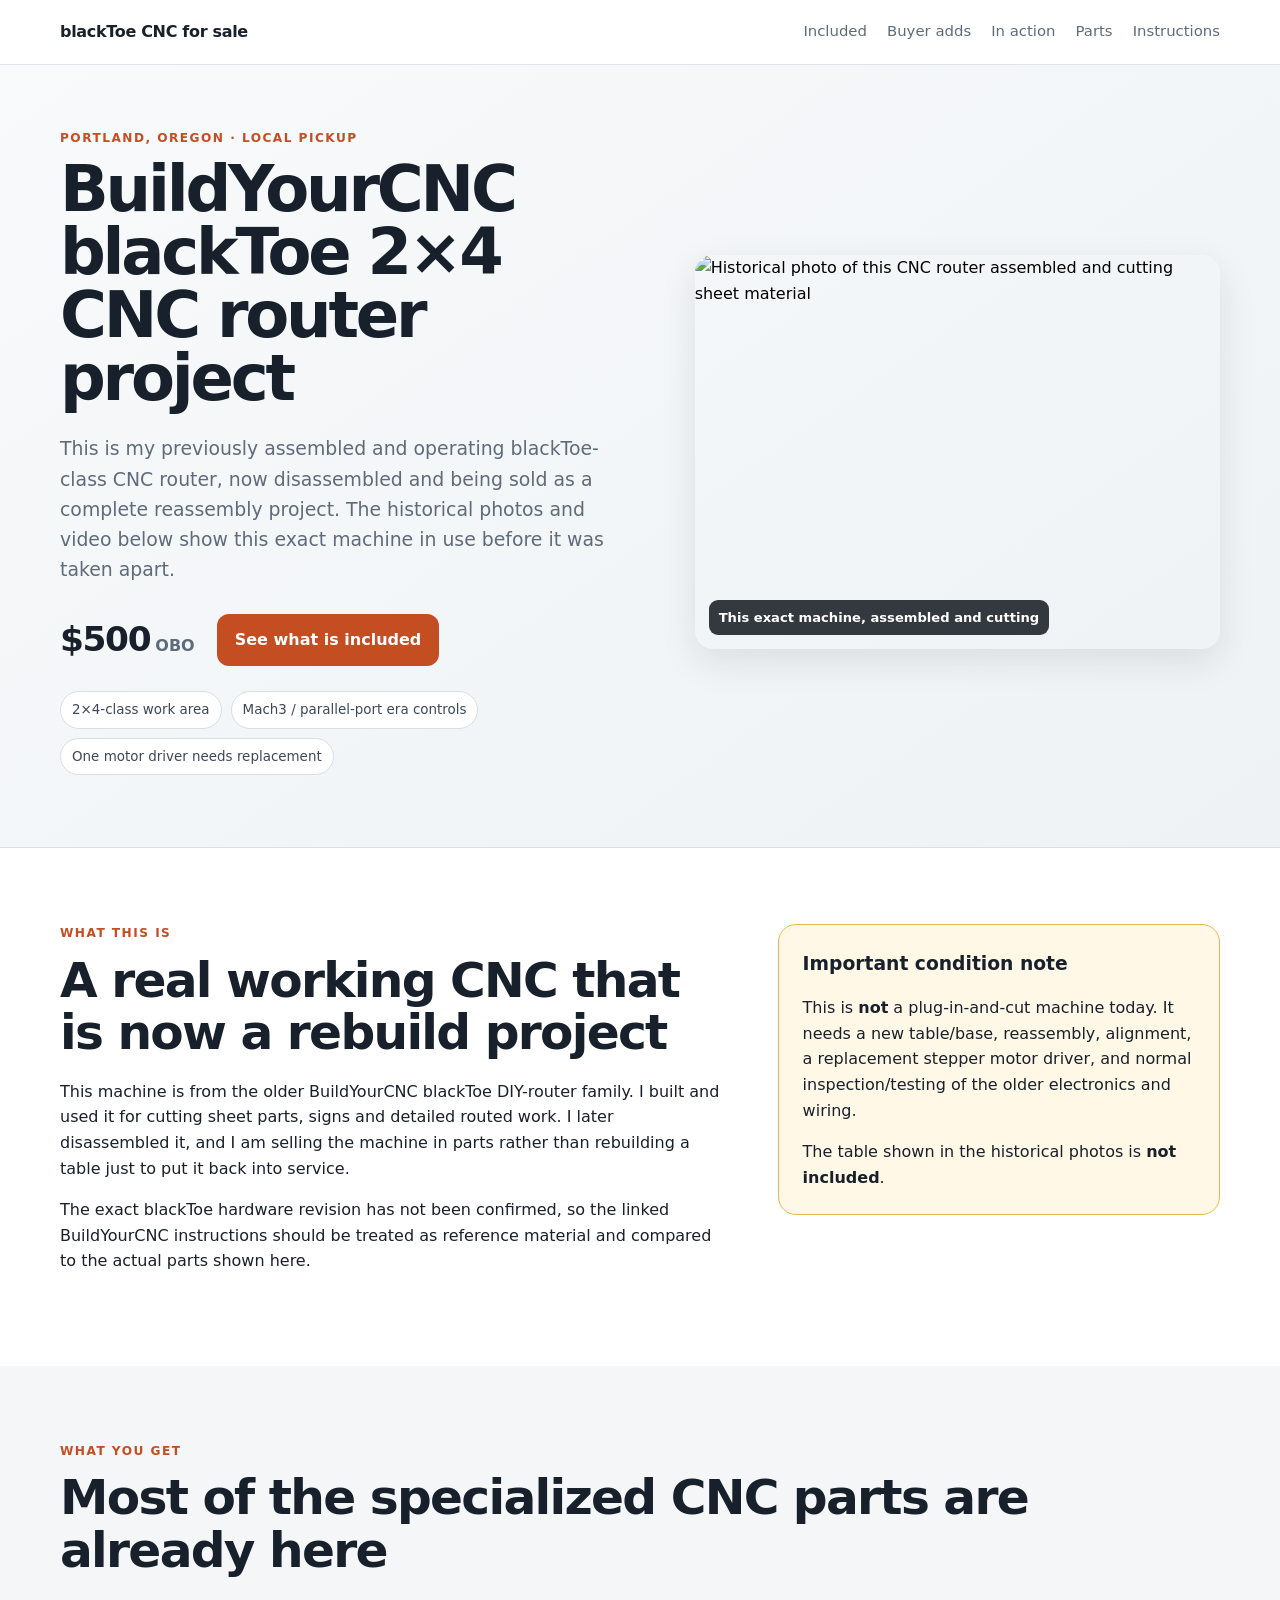
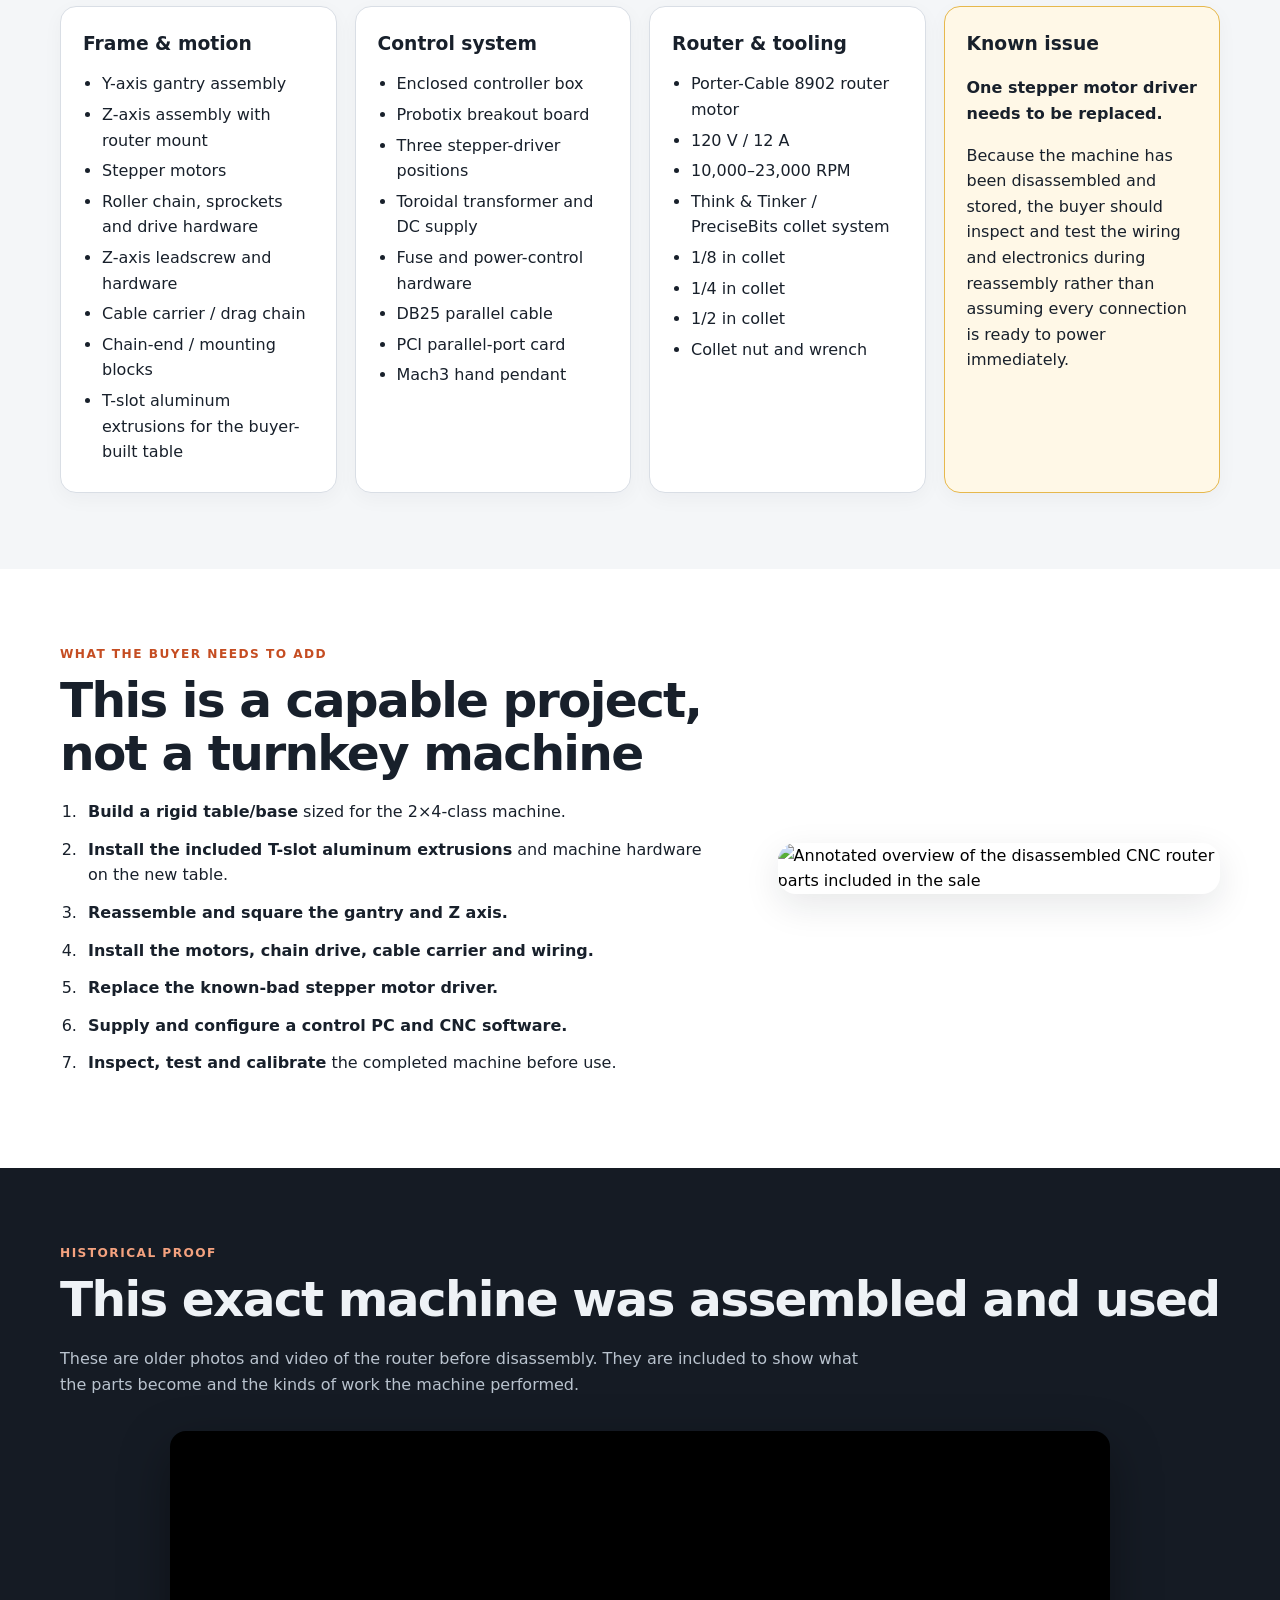
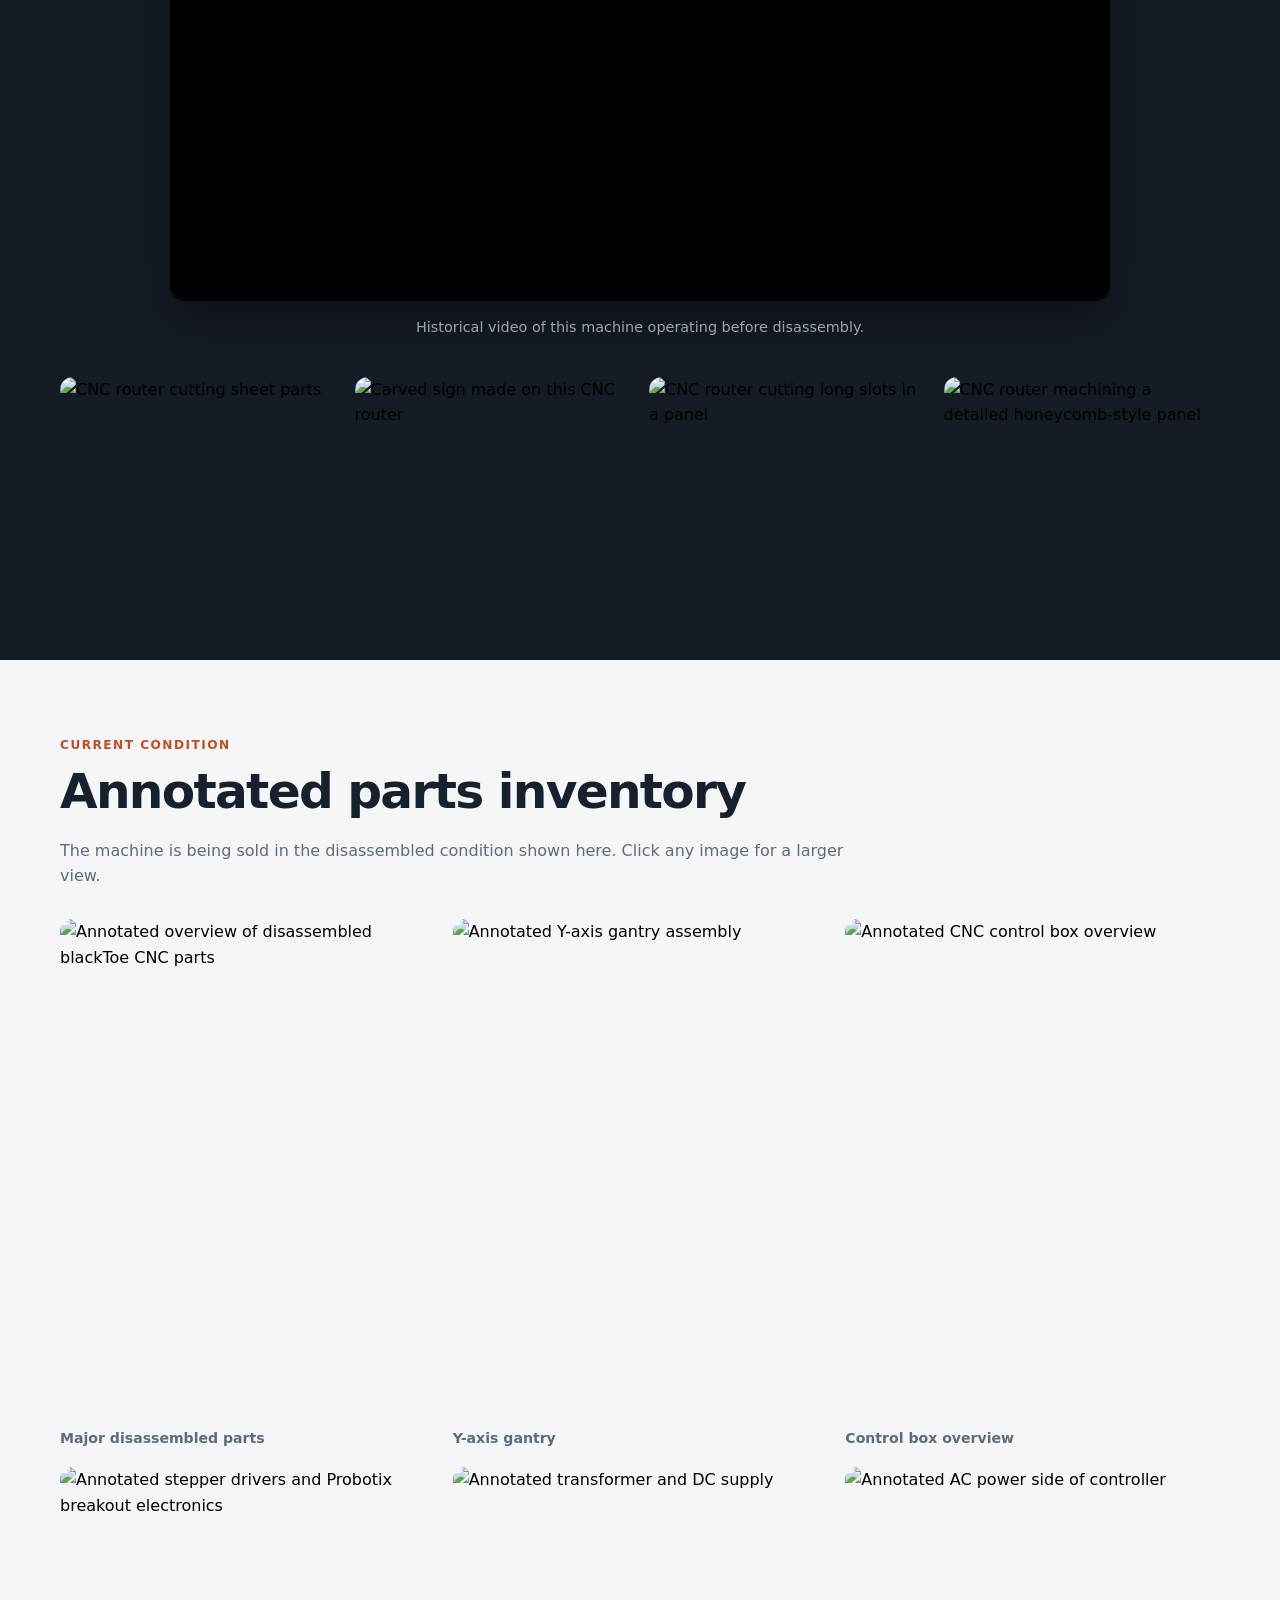
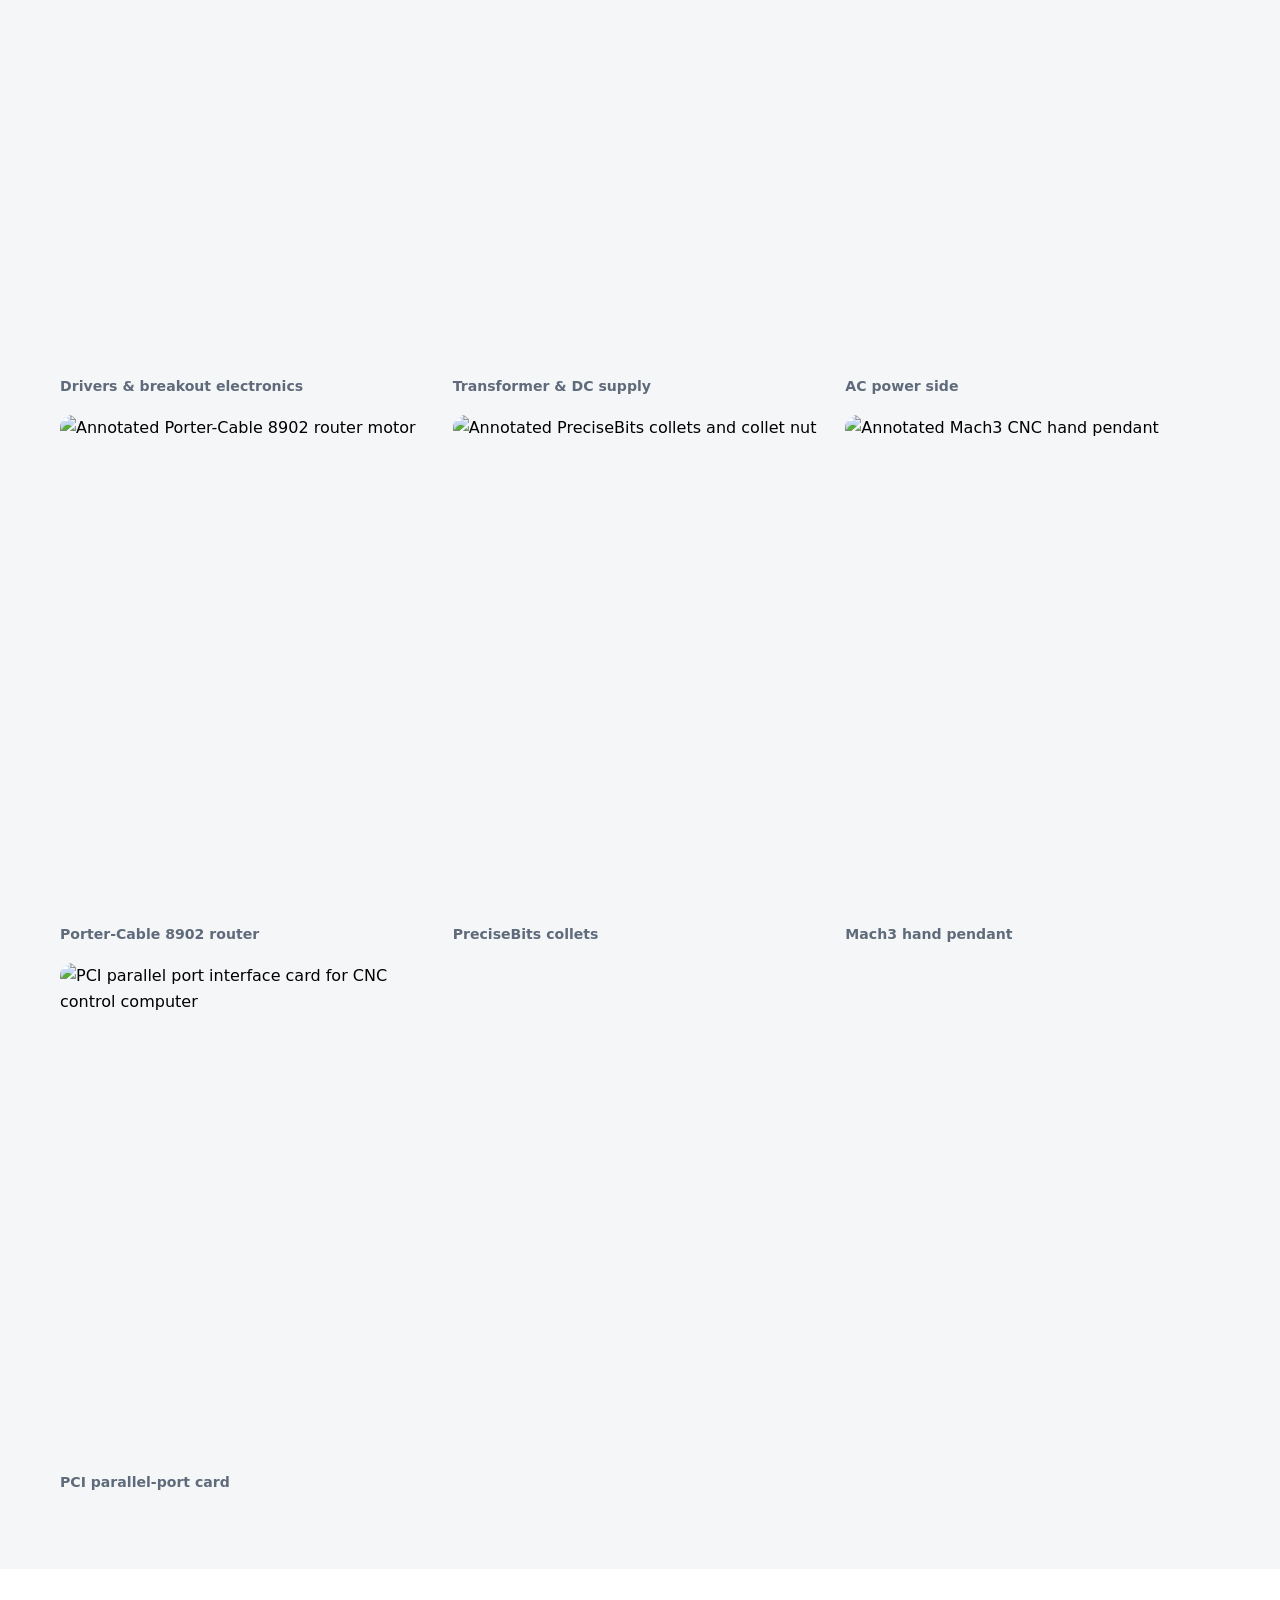
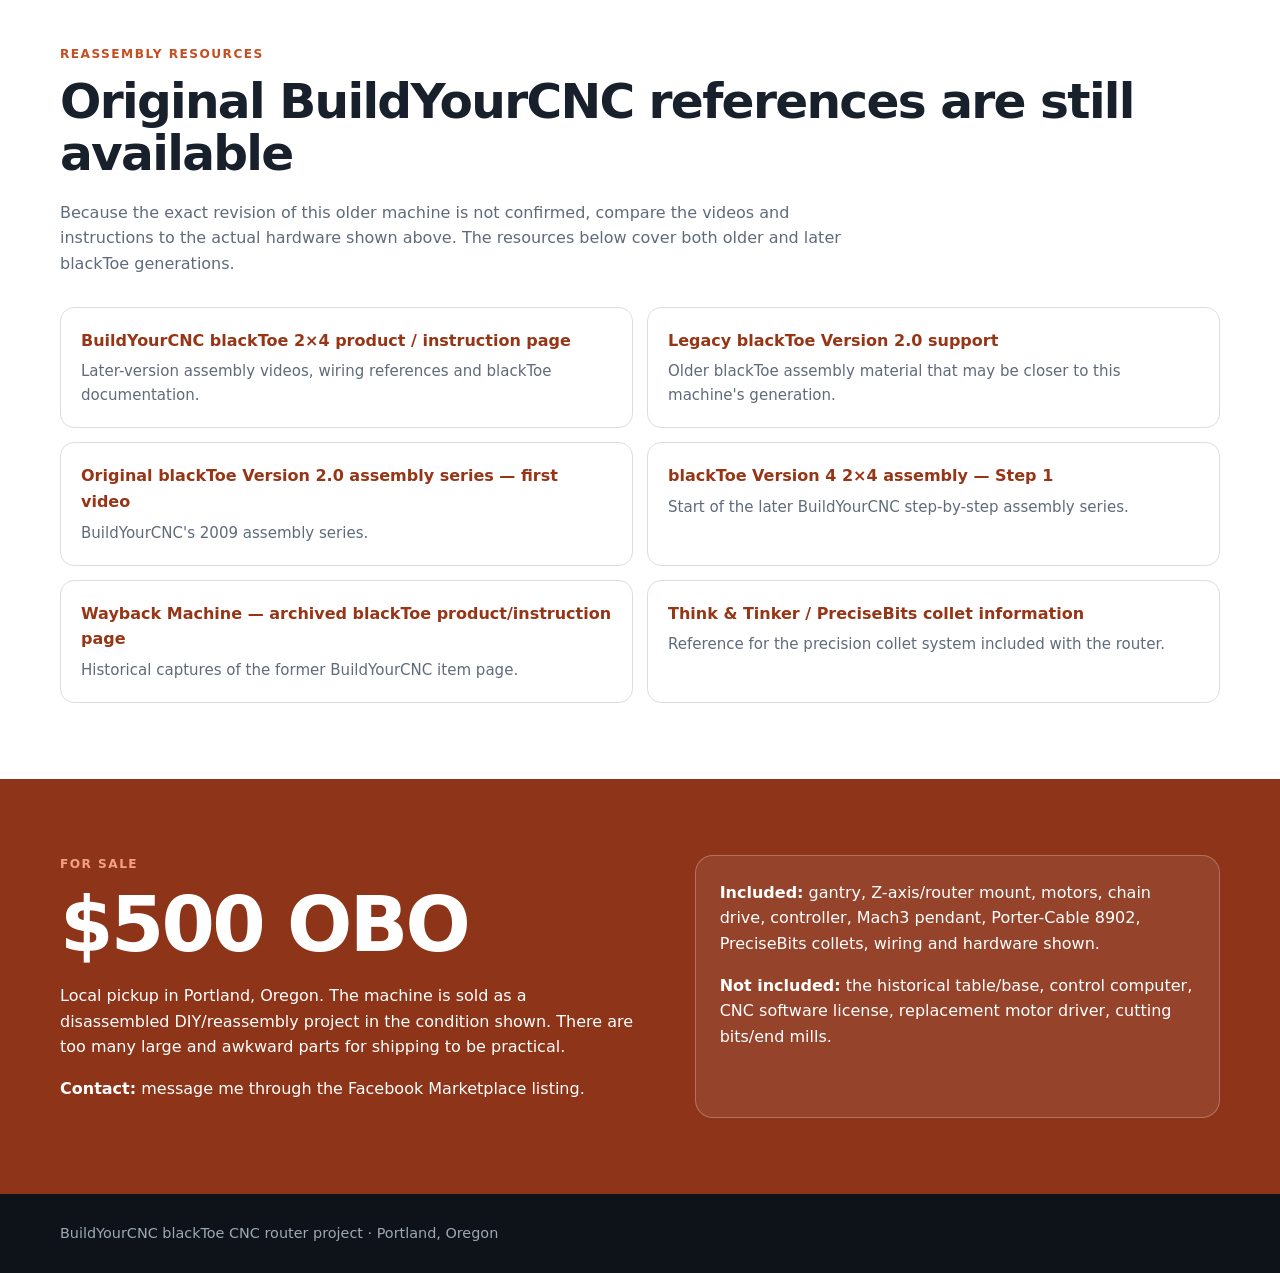
==== public/index.html @ 08591920 "Add blackToe sale page" ====
<!doctype html>
<html lang="en">
<head>
  <meta charset="utf-8">
  <meta name="viewport" content="width=device-width, initial-scale=1">
  <title>BuildYourCNC blackToe 2x4 CNC Router Project — $500 OBO</title>
  <meta name="description" content="BuildYourCNC blackToe 2x4-class CNC router project for sale in Portland, Oregon. Previously assembled and operating; now sold disassembled with gantry, Z-axis, controls, Porter-Cable router, tooling, motors and hardware.">
  <meta property="og:title" content="BuildYourCNC blackToe 2x4 CNC Router Project">
  <meta property="og:description" content="Previously assembled and operating. Sold disassembled as a complete reassembly project. $500 OBO — Portland, Oregon.">
  <meta property="og:type" content="website">
  <meta property="og:image" content="assets/images/working/01-cutting-sheet-parts.webp">
  <meta name="theme-color" content="#1f2937">
  <link rel="stylesheet" href="assets/css/style.css">
</head>
<body>
  <header class="site-header"><div class="wrap nav-wrap"><a class="brand" href="#top">blackToe CNC for sale</a><nav aria-label="Main navigation"><a href="#included">Included</a><a href="#needs">Buyer adds</a><a href="#history">In action</a><a href="#inventory">Parts</a><a href="#resources">Instructions</a></nav></div></header>
  <main id="top">
    <section class="hero"><div class="wrap hero-grid"><div class="hero-copy"><p class="eyebrow">Portland, Oregon · Local pickup</p><h1>BuildYourCNC blackToe 2×4 CNC router project</h1><p class="lede">This is my previously assembled and operating blackToe-class CNC router, now disassembled and being sold as a complete reassembly project. The historical photos and video below show this exact machine in use before it was taken apart.</p><div class="price-row"><div><span class="price">$500</span> <span class="obo">OBO</span></div><a class="button" href="#included">See what is included</a></div><div class="facts"><span>2×4-class work area</span><span>Mach3 / parallel-port era controls</span><span>One motor driver needs replacement</span></div></div><button class="hero-image gallery-trigger" type="button" data-full="assets/images/working/01-cutting-sheet-parts.webp" aria-label="Open larger view of CNC router cutting parts"><img src="assets/images/working/01-cutting-sheet-parts.webp" alt="Historical photo of this CNC router assembled and cutting sheet material"><span class="image-note">This exact machine, assembled and cutting</span></button></div></section>
    <section class="section intro"><div class="wrap two-col"><div><p class="section-kicker">What this is</p><h2>A real working CNC that is now a rebuild project</h2><p>This machine is from the older BuildYourCNC blackToe DIY-router family. I built and used it for cutting sheet parts, signs and detailed routed work. I later disassembled it, and I am selling the machine in parts rather than rebuilding a table just to put it back into service.</p><p>The exact blackToe hardware revision has not been confirmed, so the linked BuildYourCNC instructions should be treated as reference material and compared to the actual parts shown here.</p></div><div class="notice"><h3>Important condition note</h3><p>This is <strong>not</strong> a plug-in-and-cut machine today. It needs a new table/base, reassembly, alignment, a replacement stepper motor driver, and normal inspection/testing of the older electronics and wiring.</p><p>The table shown in the historical photos is <strong>not included</strong>.</p></div></div></section>
    <section id="included" class="section alt"><div class="wrap"><p class="section-kicker">What you get</p><h2>Most of the specialized CNC parts are already here</h2><div class="cards four"><article class="card"><h3>Frame & motion</h3><ul><li>Y-axis gantry assembly</li><li>Z-axis assembly with router mount</li><li>Stepper motors</li><li>Roller chain, sprockets and drive hardware</li><li>Z-axis leadscrew and hardware</li><li>Cable carrier / drag chain</li><li>Chain-end / mounting blocks</li><li>T-slot aluminum extrusions for the buyer-built table</li></ul></article><article class="card"><h3>Control system</h3><ul><li>Enclosed controller box</li><li>Probotix breakout board</li><li>Three stepper-driver positions</li><li>Toroidal transformer and DC supply</li><li>Fuse and power-control hardware</li><li>DB25 parallel cable</li><li>PCI parallel-port card</li><li>Mach3 hand pendant</li></ul></article><article class="card"><h3>Router & tooling</h3><ul><li>Porter-Cable 8902 router motor</li><li>120 V / 12 A</li><li>10,000–23,000 RPM</li><li>Think & Tinker / PreciseBits collet system</li><li>1/8 in collet</li><li>1/4 in collet</li><li>1/2 in collet</li><li>Collet nut and wrench</li></ul></article><article class="card warning-card"><h3>Known issue</h3><p><strong>One stepper motor driver needs to be replaced.</strong></p><p>Because the machine has been disassembled and stored, the buyer should inspect and test the wiring and electronics during reassembly rather than assuming every connection is ready to power immediately.</p></article></div></div></section>
    <section id="needs" class="section"><div class="wrap two-col needs-grid"><div><p class="section-kicker">What the buyer needs to add</p><h2>This is a capable project, not a turnkey machine</h2><ol class="steps"><li><strong>Build a rigid table/base</strong> sized for the 2×4-class machine.</li><li><strong>Install the included T-slot aluminum extrusions</strong> and machine hardware on the new table.</li><li><strong>Reassemble and square the gantry and Z axis.</strong></li><li><strong>Install the motors, chain drive, cable carrier and wiring.</strong></li><li><strong>Replace the known-bad stepper motor driver.</strong></li><li><strong>Supply and configure a control PC and CNC software.</strong></li><li><strong>Inspect, test and calibrate</strong> the completed machine before use.</li></ol></div><button class="feature-image gallery-trigger" type="button" data-full="assets/images/annotated/05-disassembled-parts-overview.webp" aria-label="Open larger annotated view of parts included"><img loading="lazy" src="assets/images/annotated/05-disassembled-parts-overview.webp" alt="Annotated overview of the disassembled CNC router parts included in the sale"></button></div></section>
    <section id="history" class="section dark"><div class="wrap"><p class="section-kicker light">Historical proof</p><h2>This exact machine was assembled and used</h2><p class="dark-lede">These are older photos and video of the router before disassembly. They are included to show what the parts become and the kinds of work the machine performed.</p><div class="video-wrap"><video controls preload="metadata" poster="assets/video/blacktoe-poster.jpg"><source src="assets/video/blacktoe-in-action.mp4" type="video/mp4">Your browser does not support embedded video.</video><p class="caption">Historical video of this machine operating before disassembly.</p></div><div class="photo-grid working-grid"><button class="gallery-trigger" type="button" data-full="assets/images/working/01-cutting-sheet-parts.webp"><img loading="lazy" src="assets/images/working/01-cutting-sheet-parts.webp" alt="CNC router cutting sheet parts"></button><button class="gallery-trigger" type="button" data-full="assets/images/working/02-carved-sign.webp"><img loading="lazy" src="assets/images/working/02-carved-sign.webp" alt="Carved sign made on this CNC router"></button><button class="gallery-trigger" type="button" data-full="assets/images/working/03-cutting-panel-edited.webp"><img loading="lazy" src="assets/images/working/03-cutting-panel-edited.webp" alt="CNC router cutting long slots in a panel"></button><button class="gallery-trigger" type="button" data-full="assets/images/working/05-cutting-honeycomb-panel.webp"><img loading="lazy" src="assets/images/working/05-cutting-honeycomb-panel.webp" alt="CNC router machining a detailed honeycomb-style panel"></button></div></div></section>
    <section id="inventory" class="section alt"><div class="wrap"><p class="section-kicker">Current condition</p><h2>Annotated parts inventory</h2><p class="section-intro">The machine is being sold in the disassembled condition shown here. Click any image for a larger view.</p><div class="photo-grid annotated-grid"><figure><button class="gallery-trigger" type="button" data-full="assets/images/annotated/05-disassembled-parts-overview.webp"><img loading="lazy" src="assets/images/annotated/05-disassembled-parts-overview.webp" alt="Annotated overview of disassembled blackToe CNC parts"></button><figcaption>Major disassembled parts</figcaption></figure><figure><button class="gallery-trigger" type="button" data-full="assets/images/annotated/06-y-axis-gantry.webp"><img loading="lazy" src="assets/images/annotated/06-y-axis-gantry.webp" alt="Annotated Y-axis gantry assembly"></button><figcaption>Y-axis gantry</figcaption></figure><figure><button class="gallery-trigger" type="button" data-full="assets/images/annotated/01-control-box-overview.webp"><img loading="lazy" src="assets/images/annotated/01-control-box-overview.webp" alt="Annotated CNC control box overview"></button><figcaption>Control box overview</figcaption></figure><figure><button class="gallery-trigger" type="button" data-full="assets/images/annotated/02-driver-and-breakout-electronics.webp"><img loading="lazy" src="assets/images/annotated/02-driver-and-breakout-electronics.webp" alt="Annotated stepper drivers and Probotix breakout electronics"></button><figcaption>Drivers & breakout electronics</figcaption></figure><figure><button class="gallery-trigger" type="button" data-full="assets/images/annotated/04-transformer-and-dc-supply.webp"><img loading="lazy" src="assets/images/annotated/04-transformer-and-dc-supply.webp" alt="Annotated transformer and DC supply"></button><figcaption>Transformer & DC supply</figcaption></figure><figure><button class="gallery-trigger" type="button" data-full="assets/images/annotated/03-ac-power-side.webp"><img loading="lazy" src="assets/images/annotated/03-ac-power-side.webp" alt="Annotated AC power side of controller"></button><figcaption>AC power side</figcaption></figure><figure><button class="gallery-trigger" type="button" data-full="assets/images/annotated/07-porter-cable-8902-router.webp"><img loading="lazy" src="assets/images/annotated/07-porter-cable-8902-router.webp" alt="Annotated Porter-Cable 8902 router motor"></button><figcaption>Porter-Cable 8902 router</figcaption></figure><figure><button class="gallery-trigger" type="button" data-full="assets/images/annotated/08-precisebits-collets.webp"><img loading="lazy" src="assets/images/annotated/08-precisebits-collets.webp" alt="Annotated PreciseBits collets and collet nut"></button><figcaption>PreciseBits collets</figcaption></figure><figure><button class="gallery-trigger" type="button" data-full="assets/images/annotated/10-mach3-hand-pendant.webp"><img loading="lazy" src="assets/images/annotated/10-mach3-hand-pendant.webp" alt="Annotated Mach3 CNC hand pendant"></button><figcaption>Mach3 hand pendant</figcaption></figure><figure><button class="gallery-trigger" type="button" data-full="assets/images/annotated/09-pci-parallel-port-card.webp"><img loading="lazy" src="assets/images/annotated/09-pci-parallel-port-card.webp" alt="PCI parallel port interface card for CNC control computer"></button><figcaption>PCI parallel-port card</figcaption></figure></div></div></section>
    <section id="resources" class="section"><div class="wrap"><p class="section-kicker">Reassembly resources</p><h2>Original BuildYourCNC references are still available</h2><p class="section-intro">Because the exact revision of this older machine is not confirmed, compare the videos and instructions to the actual hardware shown above. The resources below cover both older and later blackToe generations.</p><div class="resource-list"><a class="resource" href="https://buildyourcnc.com/products/cnc-machine-blacktoe-v4-2x4-milling" target="_blank" rel="noopener"><strong>BuildYourCNC blackToe 2×4 product / instruction page</strong><span>Later-version assembly videos, wiring references and blackToe documentation.</span></a><a class="resource" href="https://buildyourcnc.com/en-eu/products/cnc-depreciated-machine-v2-0" target="_blank" rel="noopener"><strong>Legacy blackToe Version 2.0 support</strong><span>Older blackToe assembly material that may be closer to this machine's generation.</span></a><a class="resource" href="https://www.youtube.com/watch?v=mGugz9NKz6E" target="_blank" rel="noopener"><strong>Original blackToe Version 2.0 assembly series — first video</strong><span>BuildYourCNC's 2009 assembly series.</span></a><a class="resource" href="https://www.youtube.com/watch?v=RxA79KweN0Q" target="_blank" rel="noopener"><strong>blackToe Version 4 2×4 assembly — Step 1</strong><span>Start of the later BuildYourCNC step-by-step assembly series.</span></a><a class="resource" href="https://web.archive.org/web/*/https://buildyourcnc.com/item/cnc-machine-blacktoe-v4-2x4" target="_blank" rel="noopener"><strong>Wayback Machine — archived blackToe product/instruction page</strong><span>Historical captures of the former BuildYourCNC item page.</span></a><a class="resource" href="https://www.precisebits.com/gateways/ColletsNutsHome.htm" target="_blank" rel="noopener"><strong>Think & Tinker / PreciseBits collet information</strong><span>Reference for the precision collet system included with the router.</span></a></div></div></section>
    <section id="contact" class="section sale-section"><div class="wrap sale-box"><div><p class="section-kicker light">For sale</p><h2>$500 OBO</h2><p>Local pickup in Portland, Oregon. The machine is sold as a disassembled DIY/reassembly project in the condition shown. There are too many large and awkward parts for shipping to be practical.</p><p><strong>Contact:</strong> message me through the Facebook Marketplace listing.</p></div><div class="sale-summary"><p><strong>Included:</strong> gantry, Z-axis/router mount, motors, chain drive, controller, Mach3 pendant, Porter-Cable 8902, PreciseBits collets, wiring and hardware shown.</p><p><strong>Not included:</strong> the historical table/base, control computer, CNC software license, replacement motor driver, cutting bits/end mills.</p></div></div></section>
  </main>
  <footer><div class="wrap">BuildYourCNC blackToe CNC router project · Portland, Oregon</div></footer>
  <dialog id="lightbox" class="lightbox"><button type="button" class="lightbox-close" aria-label="Close image">×</button><img id="lightbox-image" alt="Expanded gallery image"></dialog>
  <script src="assets/js/site.js"></script>
</body>
</html>
---- public/assets/css/style.css ----
:root {
  --ink: #18202b;
  --muted: #5f6b7a;
  --line: #d9dee5;
  --paper: #ffffff;
  --soft: #f4f6f8;
  --dark: #151b24;
  --accent: #c54d22;
  --accent-dark: #963616;
  --warn-bg: #fff8e7;
  --warn-border: #e6b84d;
  --radius: 18px;
  --shadow: 0 12px 36px rgba(20, 30, 44, .10);
}

* { box-sizing: border-box; }
html { scroll-behavior: smooth; }
body {
  margin: 0;
  font-family: Inter, ui-sans-serif, system-ui, -apple-system, BlinkMacSystemFont, "Segoe UI", sans-serif;
  color: var(--ink);
  background: var(--paper);
  line-height: 1.6;
}
img, video { display: block; max-width: 100%; }
a { color: inherit; }
button { font: inherit; }
.wrap { width: min(1160px, calc(100% - 40px)); margin: 0 auto; }

.site-header {
  position: sticky;
  top: 0;
  z-index: 20;
  background: rgba(255,255,255,.93);
  backdrop-filter: blur(12px);
  border-bottom: 1px solid rgba(217,222,229,.8);
}
.nav-wrap { min-height: 64px; display: flex; align-items: center; justify-content: space-between; gap: 24px; }
.brand { font-weight: 800; text-decoration: none; letter-spacing: -.02em; }
nav { display: flex; gap: 20px; font-size: .93rem; color: var(--muted); }
nav a { text-decoration: none; }
nav a:hover { color: var(--accent); }

.hero { padding: 64px 0 72px; background: linear-gradient(145deg, #f8fafb 0%, #eef2f4 100%); border-bottom: 1px solid var(--line); }
.hero-grid { display: grid; grid-template-columns: 1.05fr .95fr; gap: 54px; align-items: center; }
.eyebrow, .section-kicker { margin: 0 0 10px; text-transform: uppercase; letter-spacing: .12em; font-weight: 800; font-size: .76rem; color: var(--accent); }
h1 { font-size: clamp(2.4rem, 5vw, 4.9rem); line-height: .98; letter-spacing: -.05em; margin: 0 0 24px; }
h2 { font-size: clamp(1.9rem, 3.8vw, 3.25rem); line-height: 1.08; letter-spacing: -.035em; margin: 0 0 20px; }
h3 { margin: 0 0 12px; font-size: 1.17rem; }
.lede { font-size: 1.18rem; color: var(--muted); max-width: 720px; }
.price-row { margin-top: 28px; display: flex; align-items: center; gap: 22px; flex-wrap: wrap; }
.price { font-size: 2.15rem; font-weight: 900; letter-spacing: -.04em; }
.obo { font-weight: 800; color: var(--muted); }
.button { display: inline-block; text-decoration: none; background: var(--accent); color: white; padding: 13px 18px; border-radius: 12px; font-weight: 800; }
.button:hover { background: var(--accent-dark); }
.facts { display: flex; gap: 9px; flex-wrap: wrap; margin-top: 24px; }
.facts span { background: white; border: 1px solid var(--line); border-radius: 999px; padding: 7px 11px; font-size: .84rem; color: #3d4856; }
.hero-image, .feature-image, .gallery-trigger { border: 0; padding: 0; background: none; cursor: zoom-in; text-align: left; }
.hero-image { border-radius: var(--radius); overflow: hidden; box-shadow: var(--shadow); position: relative; }
.hero-image img { width: 100%; aspect-ratio: 4 / 3; object-fit: cover; }
.image-note { position: absolute; left: 14px; bottom: 14px; padding: 7px 10px; background: rgba(16,22,29,.84); color: white; border-radius: 9px; font-size: .82rem; font-weight: 700; }

.section { padding: 76px 0; }
.section.alt { background: var(--soft); }
.section.dark { background: var(--dark); color: #eef2f6; }
.section-kicker.light { color: #f4a27f; }
.section-intro, .dark-lede { max-width: 800px; color: var(--muted); margin-bottom: 30px; }
.dark-lede { color: #b9c3ce; }
.two-col { display: grid; grid-template-columns: 1.2fr .8fr; gap: 54px; align-items: start; }
.notice { padding: 24px; background: var(--warn-bg); border: 1px solid var(--warn-border); border-radius: var(--radius); }
.notice p:last-child { margin-bottom: 0; }

.cards { display: grid; gap: 18px; margin-top: 30px; }
.cards.four { grid-template-columns: repeat(4, 1fr); }
.card { background: white; border: 1px solid var(--line); border-radius: 16px; padding: 22px; box-shadow: 0 6px 20px rgba(20,30,44,.04); }
.card ul { margin: 0; padding-left: 19px; }
.card li { margin: 5px 0; }
.warning-card { background: var(--warn-bg); border-color: var(--warn-border); }

.needs-grid { align-items: center; }
.steps { padding-left: 22px; }
.steps li { margin: 12px 0; padding-left: 6px; }
.feature-image { overflow: hidden; border-radius: var(--radius); box-shadow: var(--shadow); }
.feature-image img { width: 100%; }

.video-wrap { width: min(940px, 100%); margin: 34px auto 38px; }
.video-wrap video { width: 100%; border-radius: 16px; background: #000; box-shadow: 0 18px 50px rgba(0,0,0,.35); }
.caption { color: #9ba7b4; font-size: .9rem; text-align: center; }
.photo-grid { display: grid; gap: 18px; }
.working-grid { grid-template-columns: repeat(4, 1fr); }
.working-grid button, .annotated-grid button { overflow: hidden; border-radius: 13px; width: 100%; }
.working-grid img { width: 100%; aspect-ratio: 4 / 3; object-fit: cover; transition: transform .18s ease; }
.working-grid button:hover img, .annotated-grid button:hover img { transform: scale(1.02); }
.annotated-grid { grid-template-columns: repeat(3, 1fr); }
.annotated-grid figure { margin: 0; }
.annotated-grid img { width: 100%; aspect-ratio: 3 / 4; object-fit: cover; transition: transform .18s ease; }
figcaption { margin-top: 8px; font-size: .88rem; color: var(--muted); font-weight: 700; }

.resource-list { display: grid; grid-template-columns: repeat(2, 1fr); gap: 14px; }
.resource { display: flex; flex-direction: column; gap: 6px; padding: 20px; border: 1px solid var(--line); border-radius: 14px; text-decoration: none; background: white; }
.resource strong { color: var(--accent-dark); }
.resource span { color: var(--muted); font-size: .94rem; }
.resource:hover { border-color: #b9c1cb; box-shadow: 0 8px 24px rgba(20,30,44,.06); }

.sale-section { background: #8d3419; color: white; }
.sale-box { display: grid; grid-template-columns: 1.05fr .95fr; gap: 54px; }
.sale-section h2 { font-size: clamp(3rem, 6vw, 5rem); margin-bottom: 12px; }
.sale-summary { padding: 24px; border: 1px solid rgba(255,255,255,.25); border-radius: var(--radius); background: rgba(255,255,255,.08); }
.sale-summary p:first-child { margin-top: 0; }
.sale-summary p:last-child { margin-bottom: 0; }
footer { padding: 28px 0; background: #0e131a; color: #9da8b4; font-size: .9rem; }

.lightbox { width: min(96vw, 1200px); max-height: 94vh; border: 0; padding: 0; background: transparent; overflow: visible; }
.lightbox::backdrop { background: rgba(0,0,0,.88); }
.lightbox img { max-width: 96vw; max-height: 90vh; margin: auto; border-radius: 10px; object-fit: contain; }
.lightbox-close { position: fixed; right: 22px; top: 14px; width: 44px; height: 44px; border: 0; border-radius: 999px; font-size: 2rem; line-height: 1; color: white; background: rgba(0,0,0,.65); cursor: pointer; }

@media (max-width: 980px) {
  .hero-grid, .two-col, .sale-box { grid-template-columns: 1fr; }
  .cards.four { grid-template-columns: repeat(2, 1fr); }
  .working-grid { grid-template-columns: repeat(2, 1fr); }
  .annotated-grid { grid-template-columns: repeat(2, 1fr); }
  .resource-list { grid-template-columns: 1fr; }
}

@media (max-width: 680px) {
  .wrap { width: min(100% - 28px, 1160px); }
  .site-header nav { display: none; }
  .hero { padding-top: 40px; }
  .section { padding: 58px 0; }
  .cards.four, .working-grid, .annotated-grid { grid-template-columns: 1fr; }
  .price-row { align-items: flex-start; flex-direction: column; }
}
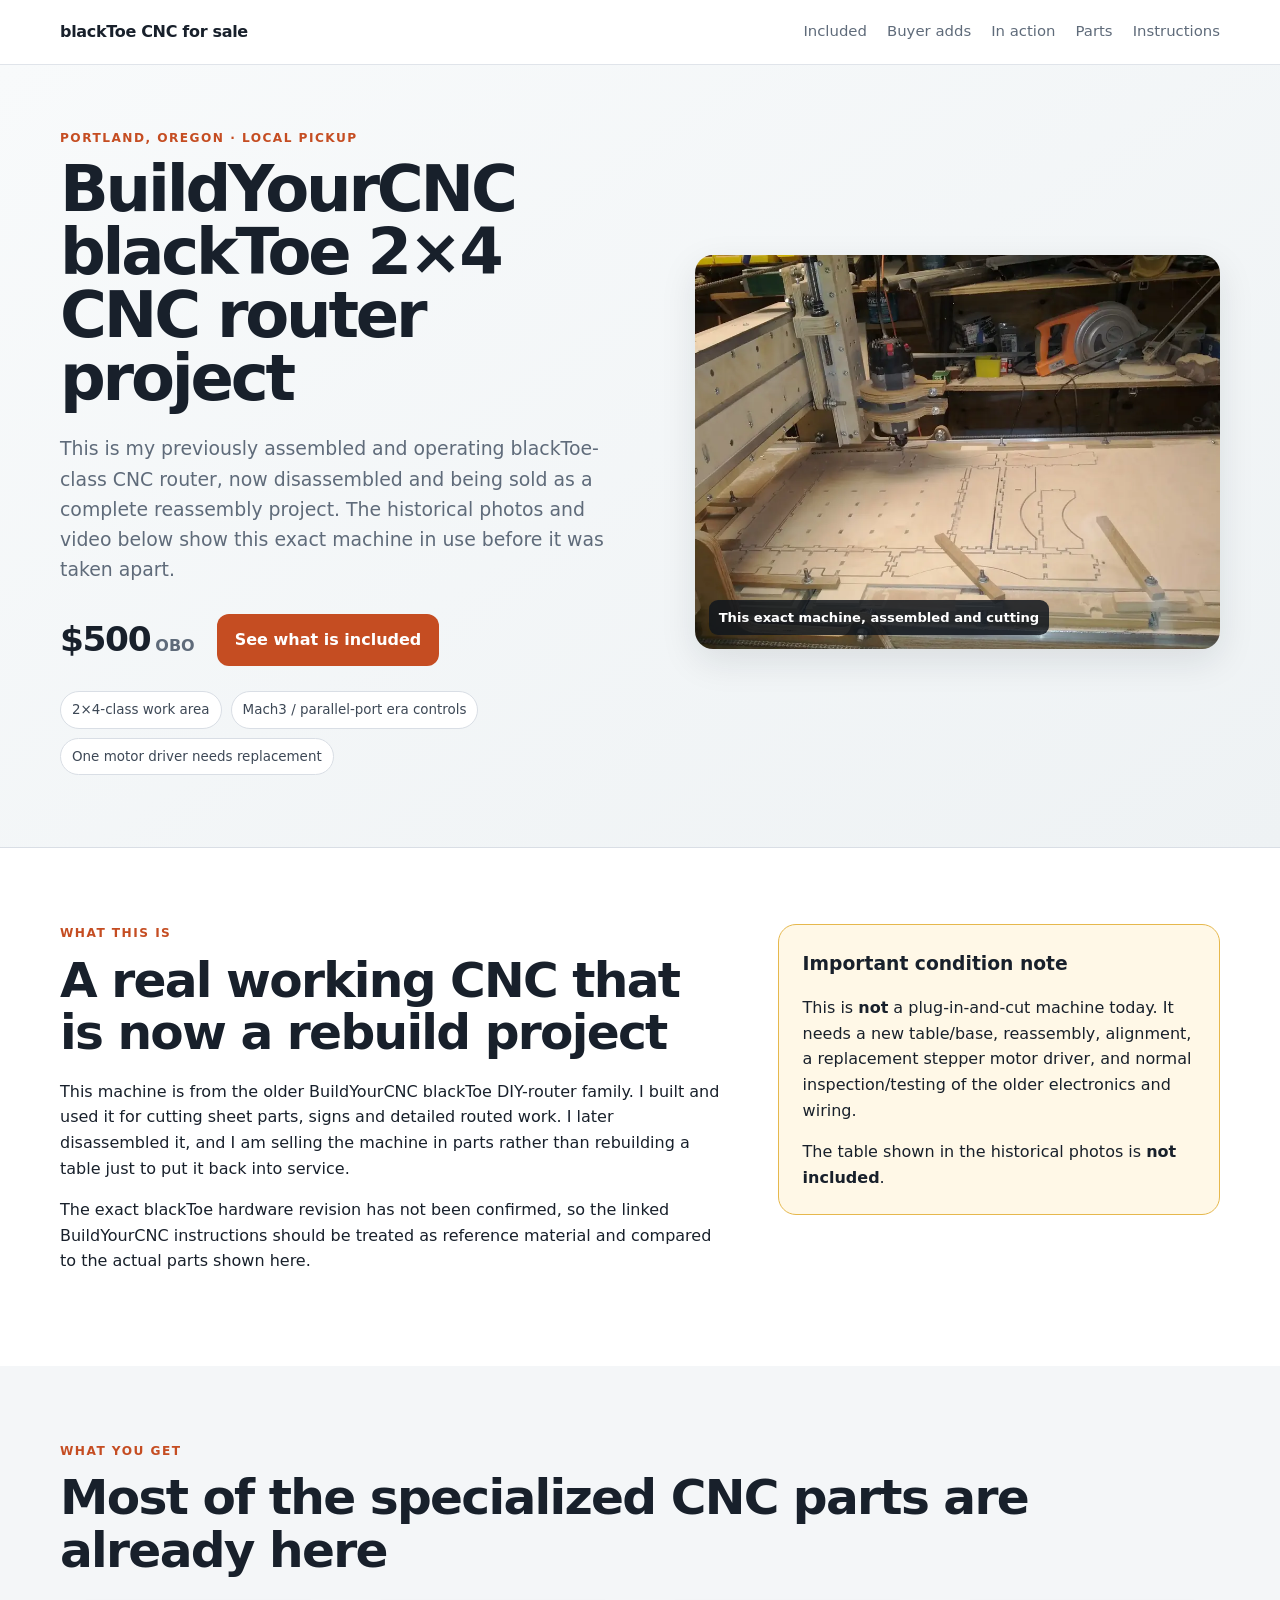
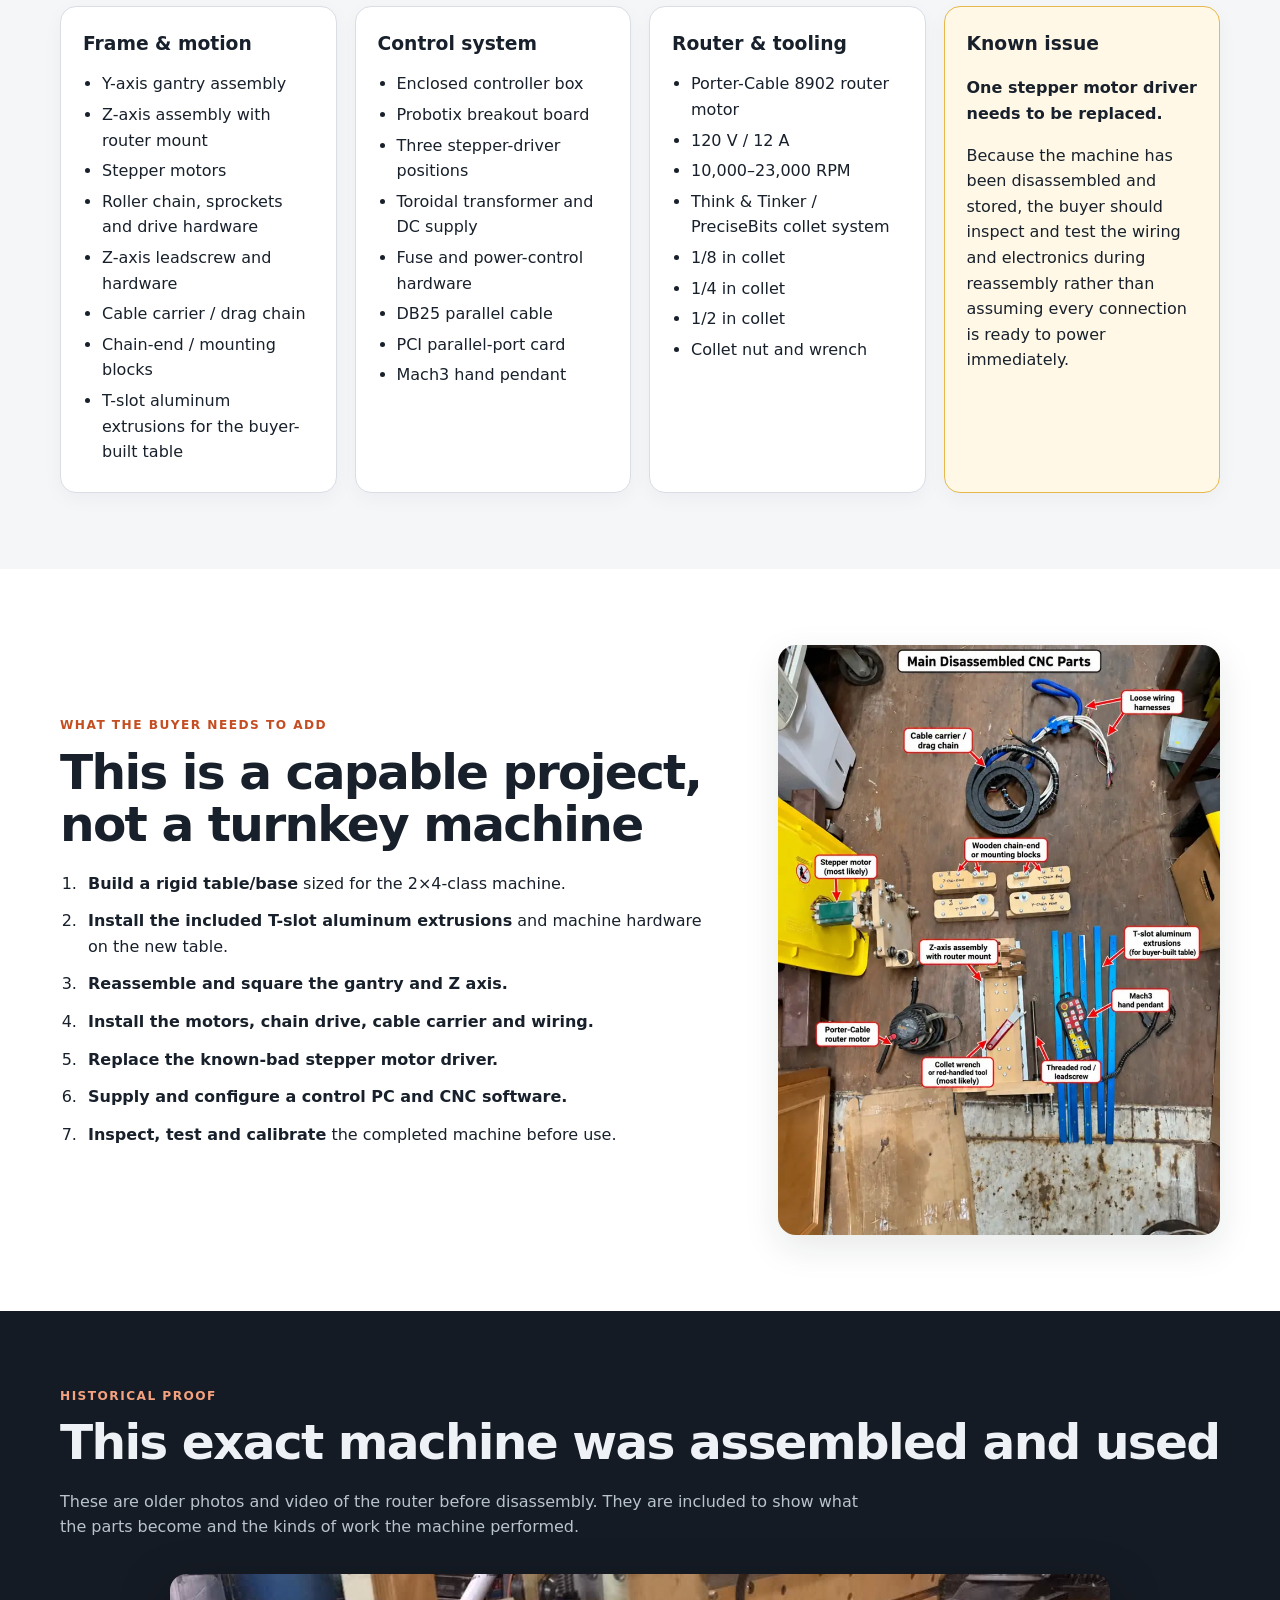
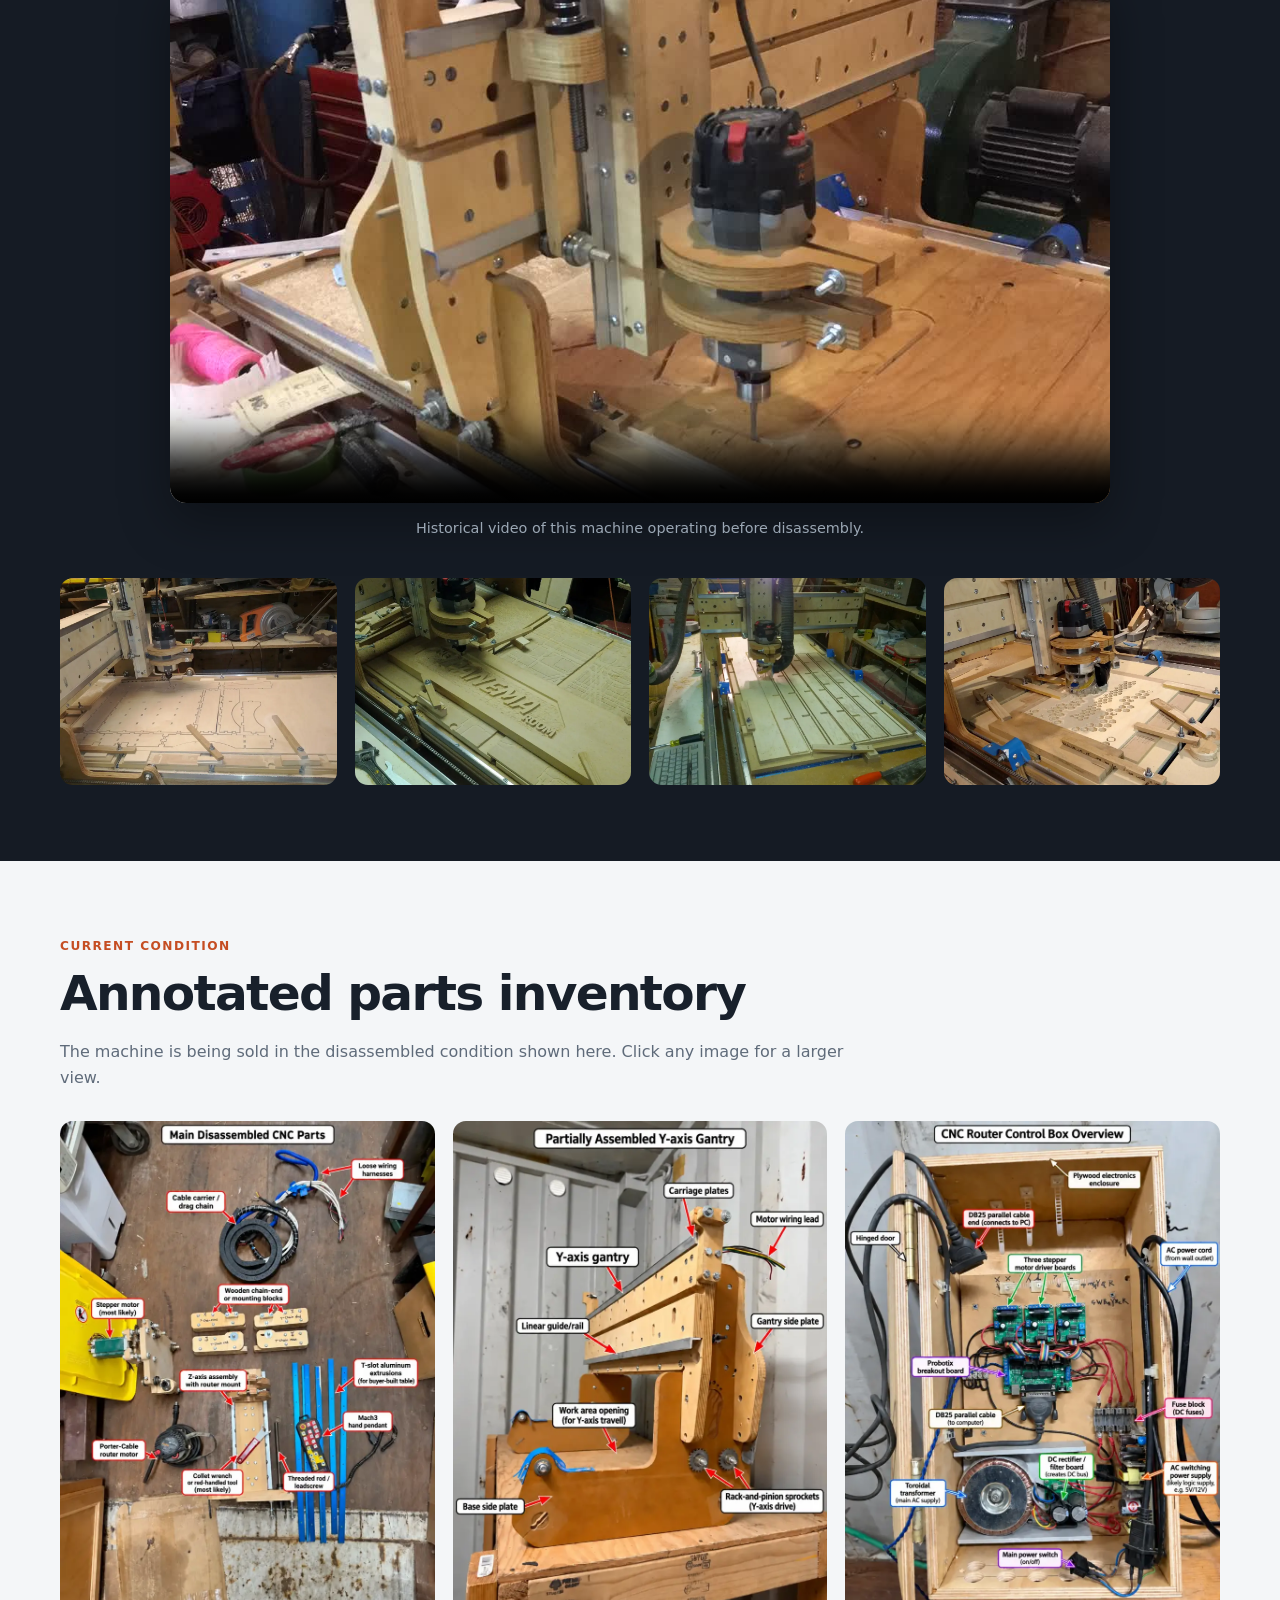
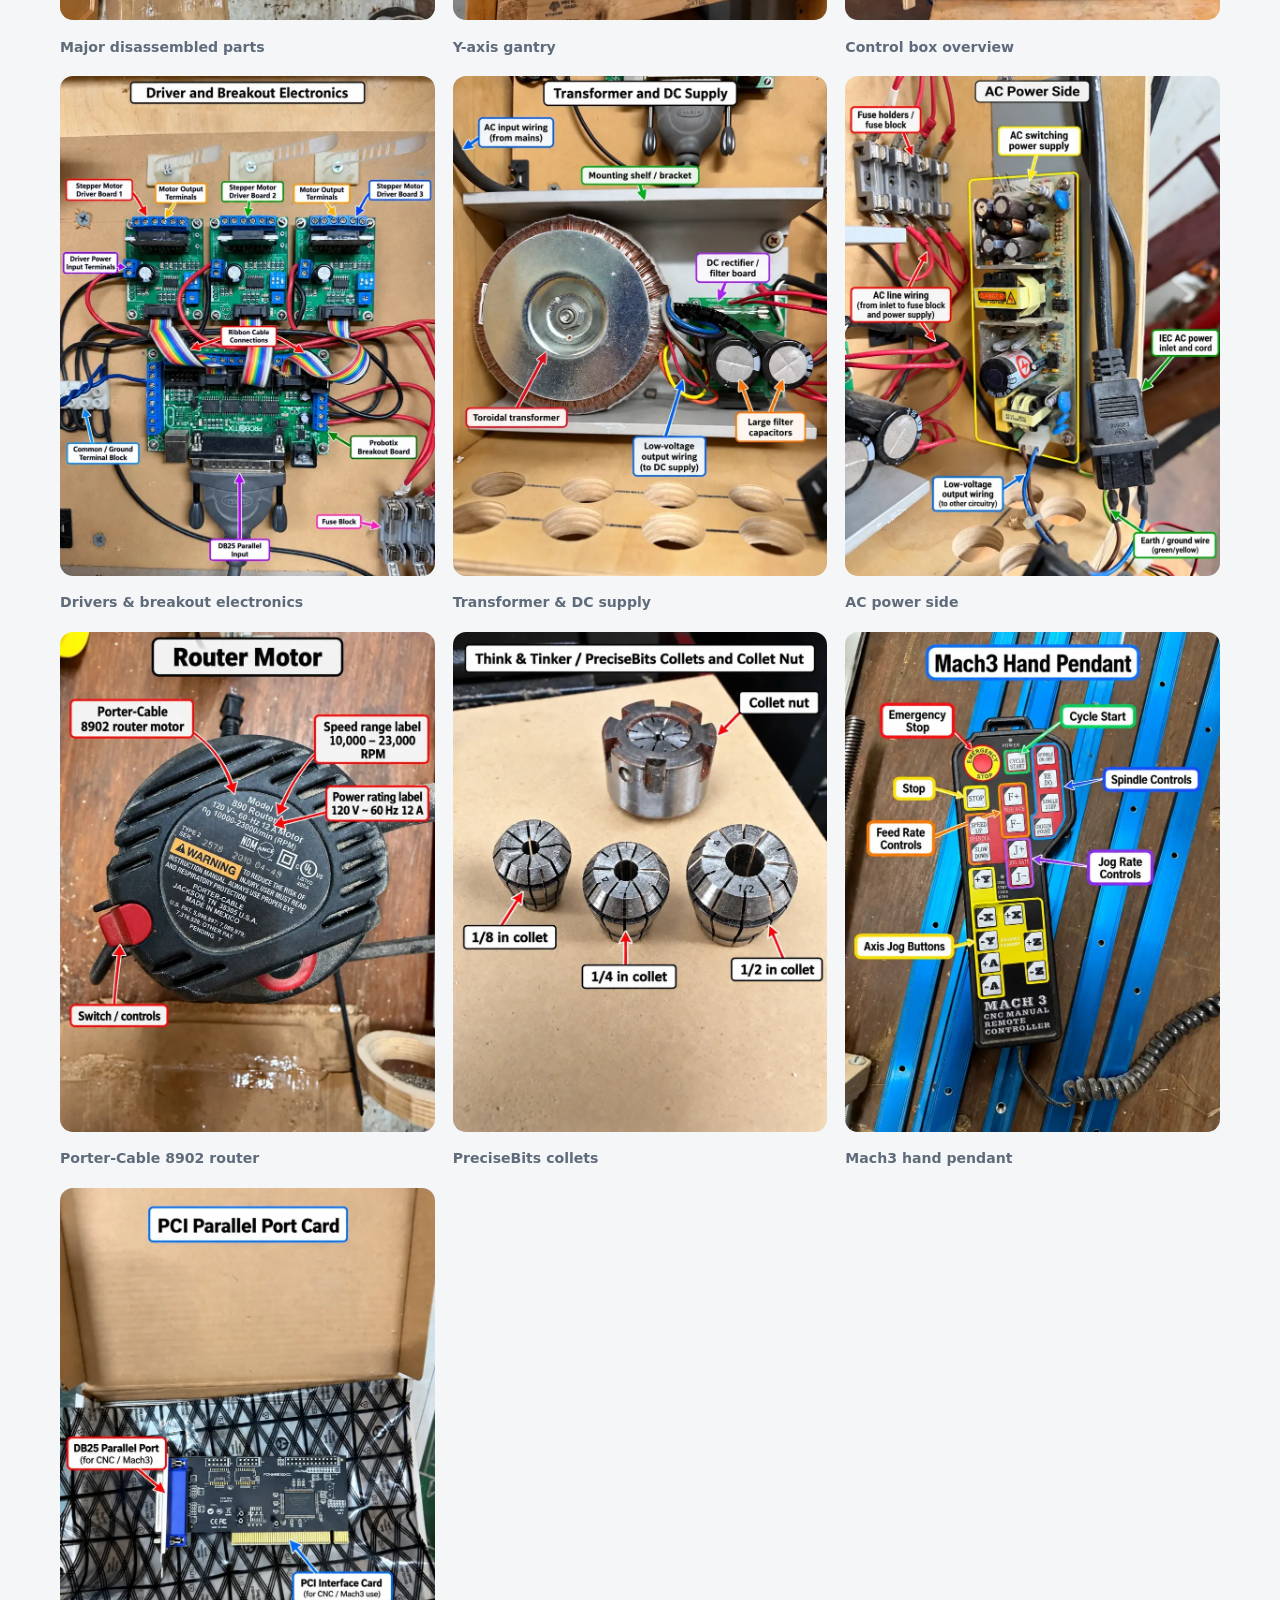
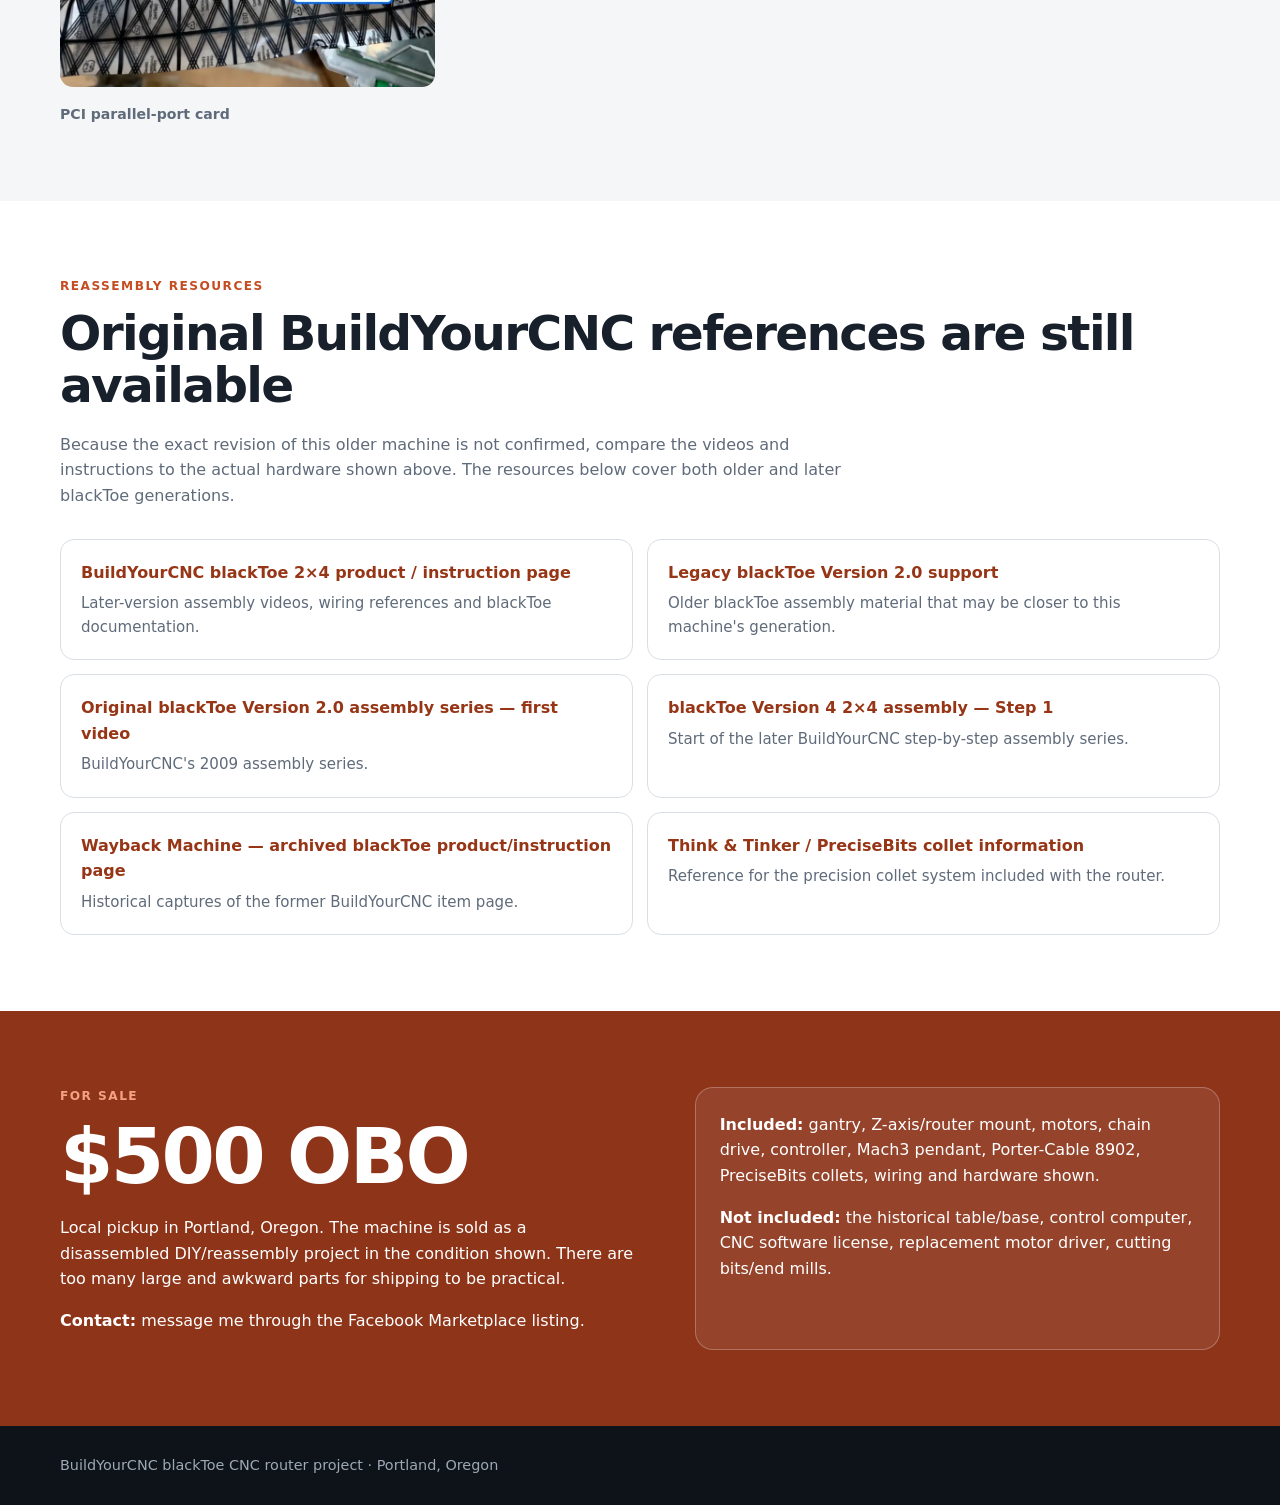
==== commit 7dd94398: "adding the assets" ====
--- a/public/index.html
+++ b/public/index.html
@@ -13,19 +13,233 @@
   <link rel="stylesheet" href="assets/css/style.css">
 </head>
 <body>
-  <header class="site-header"><div class="wrap nav-wrap"><a class="brand" href="#top">blackToe CNC for sale</a><nav aria-label="Main navigation"><a href="#included">Included</a><a href="#needs">Buyer adds</a><a href="#history">In action</a><a href="#inventory">Parts</a><a href="#resources">Instructions</a></nav></div></header>
+  <header class="site-header">
+    <div class="wrap nav-wrap">
+      <a class="brand" href="#top">blackToe CNC for sale</a>
+      <nav aria-label="Main navigation">
+        <a href="#included">Included</a>
+        <a href="#needs">Buyer adds</a>
+        <a href="#history">In action</a>
+        <a href="#inventory">Parts</a>
+        <a href="#resources">Instructions</a>
+      </nav>
+    </div>
+  </header>
+
   <main id="top">
-    <section class="hero"><div class="wrap hero-grid"><div class="hero-copy"><p class="eyebrow">Portland, Oregon · Local pickup</p><h1>BuildYourCNC blackToe 2×4 CNC router project</h1><p class="lede">This is my previously assembled and operating blackToe-class CNC router, now disassembled and being sold as a complete reassembly project. The historical photos and video below show this exact machine in use before it was taken apart.</p><div class="price-row"><div><span class="price">$500</span> <span class="obo">OBO</span></div><a class="button" href="#included">See what is included</a></div><div class="facts"><span>2×4-class work area</span><span>Mach3 / parallel-port era controls</span><span>One motor driver needs replacement</span></div></div><button class="hero-image gallery-trigger" type="button" data-full="assets/images/working/01-cutting-sheet-parts.webp" aria-label="Open larger view of CNC router cutting parts"><img src="assets/images/working/01-cutting-sheet-parts.webp" alt="Historical photo of this CNC router assembled and cutting sheet material"><span class="image-note">This exact machine, assembled and cutting</span></button></div></section>
-    <section class="section intro"><div class="wrap two-col"><div><p class="section-kicker">What this is</p><h2>A real working CNC that is now a rebuild project</h2><p>This machine is from the older BuildYourCNC blackToe DIY-router family. I built and used it for cutting sheet parts, signs and detailed routed work. I later disassembled it, and I am selling the machine in parts rather than rebuilding a table just to put it back into service.</p><p>The exact blackToe hardware revision has not been confirmed, so the linked BuildYourCNC instructions should be treated as reference material and compared to the actual parts shown here.</p></div><div class="notice"><h3>Important condition note</h3><p>This is <strong>not</strong> a plug-in-and-cut machine today. It needs a new table/base, reassembly, alignment, a replacement stepper motor driver, and normal inspection/testing of the older electronics and wiring.</p><p>The table shown in the historical photos is <strong>not included</strong>.</p></div></div></section>
-    <section id="included" class="section alt"><div class="wrap"><p class="section-kicker">What you get</p><h2>Most of the specialized CNC parts are already here</h2><div class="cards four"><article class="card"><h3>Frame & motion</h3><ul><li>Y-axis gantry assembly</li><li>Z-axis assembly with router mount</li><li>Stepper motors</li><li>Roller chain, sprockets and drive hardware</li><li>Z-axis leadscrew and hardware</li><li>Cable carrier / drag chain</li><li>Chain-end / mounting blocks</li><li>T-slot aluminum extrusions for the buyer-built table</li></ul></article><article class="card"><h3>Control system</h3><ul><li>Enclosed controller box</li><li>Probotix breakout board</li><li>Three stepper-driver positions</li><li>Toroidal transformer and DC supply</li><li>Fuse and power-control hardware</li><li>DB25 parallel cable</li><li>PCI parallel-port card</li><li>Mach3 hand pendant</li></ul></article><article class="card"><h3>Router & tooling</h3><ul><li>Porter-Cable 8902 router motor</li><li>120 V / 12 A</li><li>10,000–23,000 RPM</li><li>Think & Tinker / PreciseBits collet system</li><li>1/8 in collet</li><li>1/4 in collet</li><li>1/2 in collet</li><li>Collet nut and wrench</li></ul></article><article class="card warning-card"><h3>Known issue</h3><p><strong>One stepper motor driver needs to be replaced.</strong></p><p>Because the machine has been disassembled and stored, the buyer should inspect and test the wiring and electronics during reassembly rather than assuming every connection is ready to power immediately.</p></article></div></div></section>
-    <section id="needs" class="section"><div class="wrap two-col needs-grid"><div><p class="section-kicker">What the buyer needs to add</p><h2>This is a capable project, not a turnkey machine</h2><ol class="steps"><li><strong>Build a rigid table/base</strong> sized for the 2×4-class machine.</li><li><strong>Install the included T-slot aluminum extrusions</strong> and machine hardware on the new table.</li><li><strong>Reassemble and square the gantry and Z axis.</strong></li><li><strong>Install the motors, chain drive, cable carrier and wiring.</strong></li><li><strong>Replace the known-bad stepper motor driver.</strong></li><li><strong>Supply and configure a control PC and CNC software.</strong></li><li><strong>Inspect, test and calibrate</strong> the completed machine before use.</li></ol></div><button class="feature-image gallery-trigger" type="button" data-full="assets/images/annotated/05-disassembled-parts-overview.webp" aria-label="Open larger annotated view of parts included"><img loading="lazy" src="assets/images/annotated/05-disassembled-parts-overview.webp" alt="Annotated overview of the disassembled CNC router parts included in the sale"></button></div></section>
-    <section id="history" class="section dark"><div class="wrap"><p class="section-kicker light">Historical proof</p><h2>This exact machine was assembled and used</h2><p class="dark-lede">These are older photos and video of the router before disassembly. They are included to show what the parts become and the kinds of work the machine performed.</p><div class="video-wrap"><video controls preload="metadata" poster="assets/video/blacktoe-poster.jpg"><source src="assets/video/blacktoe-in-action.mp4" type="video/mp4">Your browser does not support embedded video.</video><p class="caption">Historical video of this machine operating before disassembly.</p></div><div class="photo-grid working-grid"><button class="gallery-trigger" type="button" data-full="assets/images/working/01-cutting-sheet-parts.webp"><img loading="lazy" src="assets/images/working/01-cutting-sheet-parts.webp" alt="CNC router cutting sheet parts"></button><button class="gallery-trigger" type="button" data-full="assets/images/working/02-carved-sign.webp"><img loading="lazy" src="assets/images/working/02-carved-sign.webp" alt="Carved sign made on this CNC router"></button><button class="gallery-trigger" type="button" data-full="assets/images/working/03-cutting-panel-edited.webp"><img loading="lazy" src="assets/images/working/03-cutting-panel-edited.webp" alt="CNC router cutting long slots in a panel"></button><button class="gallery-trigger" type="button" data-full="assets/images/working/05-cutting-honeycomb-panel.webp"><img loading="lazy" src="assets/images/working/05-cutting-honeycomb-panel.webp" alt="CNC router machining a detailed honeycomb-style panel"></button></div></div></section>
-    <section id="inventory" class="section alt"><div class="wrap"><p class="section-kicker">Current condition</p><h2>Annotated parts inventory</h2><p class="section-intro">The machine is being sold in the disassembled condition shown here. Click any image for a larger view.</p><div class="photo-grid annotated-grid"><figure><button class="gallery-trigger" type="button" data-full="assets/images/annotated/05-disassembled-parts-overview.webp"><img loading="lazy" src="assets/images/annotated/05-disassembled-parts-overview.webp" alt="Annotated overview of disassembled blackToe CNC parts"></button><figcaption>Major disassembled parts</figcaption></figure><figure><button class="gallery-trigger" type="button" data-full="assets/images/annotated/06-y-axis-gantry.webp"><img loading="lazy" src="assets/images/annotated/06-y-axis-gantry.webp" alt="Annotated Y-axis gantry assembly"></button><figcaption>Y-axis gantry</figcaption></figure><figure><button class="gallery-trigger" type="button" data-full="assets/images/annotated/01-control-box-overview.webp"><img loading="lazy" src="assets/images/annotated/01-control-box-overview.webp" alt="Annotated CNC control box overview"></button><figcaption>Control box overview</figcaption></figure><figure><button class="gallery-trigger" type="button" data-full="assets/images/annotated/02-driver-and-breakout-electronics.webp"><img loading="lazy" src="assets/images/annotated/02-driver-and-breakout-electronics.webp" alt="Annotated stepper drivers and Probotix breakout electronics"></button><figcaption>Drivers & breakout electronics</figcaption></figure><figure><button class="gallery-trigger" type="button" data-full="assets/images/annotated/04-transformer-and-dc-supply.webp"><img loading="lazy" src="assets/images/annotated/04-transformer-and-dc-supply.webp" alt="Annotated transformer and DC supply"></button><figcaption>Transformer & DC supply</figcaption></figure><figure><button class="gallery-trigger" type="button" data-full="assets/images/annotated/03-ac-power-side.webp"><img loading="lazy" src="assets/images/annotated/03-ac-power-side.webp" alt="Annotated AC power side of controller"></button><figcaption>AC power side</figcaption></figure><figure><button class="gallery-trigger" type="button" data-full="assets/images/annotated/07-porter-cable-8902-router.webp"><img loading="lazy" src="assets/images/annotated/07-porter-cable-8902-router.webp" alt="Annotated Porter-Cable 8902 router motor"></button><figcaption>Porter-Cable 8902 router</figcaption></figure><figure><button class="gallery-trigger" type="button" data-full="assets/images/annotated/08-precisebits-collets.webp"><img loading="lazy" src="assets/images/annotated/08-precisebits-collets.webp" alt="Annotated PreciseBits collets and collet nut"></button><figcaption>PreciseBits collets</figcaption></figure><figure><button class="gallery-trigger" type="button" data-full="assets/images/annotated/10-mach3-hand-pendant.webp"><img loading="lazy" src="assets/images/annotated/10-mach3-hand-pendant.webp" alt="Annotated Mach3 CNC hand pendant"></button><figcaption>Mach3 hand pendant</figcaption></figure><figure><button class="gallery-trigger" type="button" data-full="assets/images/annotated/09-pci-parallel-port-card.webp"><img loading="lazy" src="assets/images/annotated/09-pci-parallel-port-card.webp" alt="PCI parallel port interface card for CNC control computer"></button><figcaption>PCI parallel-port card</figcaption></figure></div></div></section>
-    <section id="resources" class="section"><div class="wrap"><p class="section-kicker">Reassembly resources</p><h2>Original BuildYourCNC references are still available</h2><p class="section-intro">Because the exact revision of this older machine is not confirmed, compare the videos and instructions to the actual hardware shown above. The resources below cover both older and later blackToe generations.</p><div class="resource-list"><a class="resource" href="https://buildyourcnc.com/products/cnc-machine-blacktoe-v4-2x4-milling" target="_blank" rel="noopener"><strong>BuildYourCNC blackToe 2×4 product / instruction page</strong><span>Later-version assembly videos, wiring references and blackToe documentation.</span></a><a class="resource" href="https://buildyourcnc.com/en-eu/products/cnc-depreciated-machine-v2-0" target="_blank" rel="noopener"><strong>Legacy blackToe Version 2.0 support</strong><span>Older blackToe assembly material that may be closer to this machine's generation.</span></a><a class="resource" href="https://www.youtube.com/watch?v=mGugz9NKz6E" target="_blank" rel="noopener"><strong>Original blackToe Version 2.0 assembly series — first video</strong><span>BuildYourCNC's 2009 assembly series.</span></a><a class="resource" href="https://www.youtube.com/watch?v=RxA79KweN0Q" target="_blank" rel="noopener"><strong>blackToe Version 4 2×4 assembly — Step 1</strong><span>Start of the later BuildYourCNC step-by-step assembly series.</span></a><a class="resource" href="https://web.archive.org/web/*/https://buildyourcnc.com/item/cnc-machine-blacktoe-v4-2x4" target="_blank" rel="noopener"><strong>Wayback Machine — archived blackToe product/instruction page</strong><span>Historical captures of the former BuildYourCNC item page.</span></a><a class="resource" href="https://www.precisebits.com/gateways/ColletsNutsHome.htm" target="_blank" rel="noopener"><strong>Think & Tinker / PreciseBits collet information</strong><span>Reference for the precision collet system included with the router.</span></a></div></div></section>
-    <section id="contact" class="section sale-section"><div class="wrap sale-box"><div><p class="section-kicker light">For sale</p><h2>$500 OBO</h2><p>Local pickup in Portland, Oregon. The machine is sold as a disassembled DIY/reassembly project in the condition shown. There are too many large and awkward parts for shipping to be practical.</p><p><strong>Contact:</strong> message me through the Facebook Marketplace listing.</p></div><div class="sale-summary"><p><strong>Included:</strong> gantry, Z-axis/router mount, motors, chain drive, controller, Mach3 pendant, Porter-Cable 8902, PreciseBits collets, wiring and hardware shown.</p><p><strong>Not included:</strong> the historical table/base, control computer, CNC software license, replacement motor driver, cutting bits/end mills.</p></div></div></section>
+    <section class="hero">
+      <div class="wrap hero-grid">
+        <div class="hero-copy">
+          <p class="eyebrow">Portland, Oregon · Local pickup</p>
+          <h1>BuildYourCNC blackToe 2×4 CNC router project</h1>
+          <p class="lede">This is my previously assembled and operating blackToe-class CNC router, now disassembled and being sold as a complete reassembly project. The historical photos and video below show this exact machine in use before it was taken apart.</p>
+          <div class="price-row">
+            <div><span class="price">$500</span> <span class="obo">OBO</span></div>
+            <a class="button" href="#included">See what is included</a>
+          </div>
+          <div class="facts">
+            <span>2×4-class work area</span>
+            <span>Mach3 / parallel-port era controls</span>
+            <span>One motor driver needs replacement</span>
+          </div>
+        </div>
+        <button class="hero-image gallery-trigger" type="button" data-full="assets/images/working/01-cutting-sheet-parts.webp" aria-label="Open larger view of CNC router cutting parts">
+          <img src="assets/images/working/01-cutting-sheet-parts.webp" alt="Historical photo of this CNC router assembled and cutting sheet material">
+          <span class="image-note">This exact machine, assembled and cutting</span>
+        </button>
+      </div>
+    </section>
+
+    <section class="section intro">
+      <div class="wrap two-col">
+        <div>
+          <p class="section-kicker">What this is</p>
+          <h2>A real working CNC that is now a rebuild project</h2>
+          <p>This machine is from the older BuildYourCNC blackToe DIY-router family. I built and used it for cutting sheet parts, signs and detailed routed work. I later disassembled it, and I am selling the machine in parts rather than rebuilding a table just to put it back into service.</p>
+          <p>The exact blackToe hardware revision has not been confirmed, so the linked BuildYourCNC instructions should be treated as reference material and compared to the actual parts shown here.</p>
+        </div>
+        <div class="notice">
+          <h3>Important condition note</h3>
+          <p>This is <strong>not</strong> a plug-in-and-cut machine today. It needs a new table/base, reassembly, alignment, a replacement stepper motor driver, and normal inspection/testing of the older electronics and wiring.</p>
+          <p>The table shown in the historical photos is <strong>not included</strong>.</p>
+        </div>
+      </div>
+    </section>
+
+    <section id="included" class="section alt">
+      <div class="wrap">
+        <p class="section-kicker">What you get</p>
+        <h2>Most of the specialized CNC parts are already here</h2>
+        <div class="cards four">
+          <article class="card">
+            <h3>Frame & motion</h3>
+            <ul>
+              <li>Y-axis gantry assembly</li>
+              <li>Z-axis assembly with router mount</li>
+              <li>Stepper motors</li>
+              <li>Roller chain, sprockets and drive hardware</li>
+              <li>Z-axis leadscrew and hardware</li>
+              <li>Cable carrier / drag chain</li>
+              <li>Chain-end / mounting blocks</li>
+              <li>T-slot aluminum extrusions for the buyer-built table</li>
+            </ul>
+          </article>
+          <article class="card">
+            <h3>Control system</h3>
+            <ul>
+              <li>Enclosed controller box</li>
+              <li>Probotix breakout board</li>
+              <li>Three stepper-driver positions</li>
+              <li>Toroidal transformer and DC supply</li>
+              <li>Fuse and power-control hardware</li>
+              <li>DB25 parallel cable</li>
+              <li>PCI parallel-port card</li>
+              <li>Mach3 hand pendant</li>
+            </ul>
+          </article>
+          <article class="card">
+            <h3>Router & tooling</h3>
+            <ul>
+              <li>Porter-Cable 8902 router motor</li>
+              <li>120 V / 12 A</li>
+              <li>10,000–23,000 RPM</li>
+              <li>Think & Tinker / PreciseBits collet system</li>
+              <li>1/8 in collet</li>
+              <li>1/4 in collet</li>
+              <li>1/2 in collet</li>
+              <li>Collet nut and wrench</li>
+            </ul>
+          </article>
+          <article class="card warning-card">
+            <h3>Known issue</h3>
+            <p><strong>One stepper motor driver needs to be replaced.</strong></p>
+            <p>Because the machine has been disassembled and stored, the buyer should inspect and test the wiring and electronics during reassembly rather than assuming every connection is ready to power immediately.</p>
+          </article>
+        </div>
+      </div>
+    </section>
+
+    <section id="needs" class="section">
+      <div class="wrap two-col needs-grid">
+        <div>
+          <p class="section-kicker">What the buyer needs to add</p>
+          <h2>This is a capable project, not a turnkey machine</h2>
+          <ol class="steps">
+            <li><strong>Build a rigid table/base</strong> sized for the 2×4-class machine.</li>
+            <li><strong>Install the included T-slot aluminum extrusions</strong> and machine hardware on the new table.</li>
+            <li><strong>Reassemble and square the gantry and Z axis.</strong></li>
+            <li><strong>Install the motors, chain drive, cable carrier and wiring.</strong></li>
+            <li><strong>Replace the known-bad stepper motor driver.</strong></li>
+            <li><strong>Supply and configure a control PC and CNC software.</strong></li>
+            <li><strong>Inspect, test and calibrate</strong> the completed machine before use.</li>
+          </ol>
+        </div>
+        <button class="feature-image gallery-trigger" type="button" data-full="assets/images/annotated/05-disassembled-parts-overview.webp" aria-label="Open larger annotated view of parts included">
+          <img loading="lazy" src="assets/images/annotated/05-disassembled-parts-overview.webp" alt="Annotated overview of the disassembled CNC router parts included in the sale">
+        </button>
+      </div>
+    </section>
+
+    <section id="history" class="section dark">
+      <div class="wrap">
+        <p class="section-kicker light">Historical proof</p>
+        <h2>This exact machine was assembled and used</h2>
+        <p class="dark-lede">These are older photos and video of the router before disassembly. They are included to show what the parts become and the kinds of work the machine performed.</p>
+        <div class="video-wrap">
+          <video controls preload="metadata" poster="assets/video/blacktoe-poster.jpg">
+            <source src="assets/video/blacktoe-in-action.mp4" type="video/mp4">
+            Your browser does not support embedded video.
+          </video>
+          <p class="caption">Historical video of this machine operating before disassembly.</p>
+        </div>
+        <div class="photo-grid working-grid">
+          <button class="gallery-trigger" type="button" data-full="assets/images/working/01-cutting-sheet-parts.webp"><img loading="lazy" src="assets/images/working/01-cutting-sheet-parts.webp" alt="CNC router cutting sheet parts"></button>
+          <button class="gallery-trigger" type="button" data-full="assets/images/working/02-carved-sign.webp"><img loading="lazy" src="assets/images/working/02-carved-sign.webp" alt="Carved sign made on this CNC router"></button>
+          <button class="gallery-trigger" type="button" data-full="assets/images/working/03-cutting-panel-edited.webp"><img loading="lazy" src="assets/images/working/03-cutting-panel-edited.webp" alt="CNC router cutting long slots in a panel"></button>
+          <button class="gallery-trigger" type="button" data-full="assets/images/working/05-cutting-honeycomb-panel.webp"><img loading="lazy" src="assets/images/working/05-cutting-honeycomb-panel.webp" alt="CNC router machining a detailed honeycomb-style panel"></button>
+        </div>
+      </div>
+    </section>
+
+    <section id="inventory" class="section alt">
+      <div class="wrap">
+        <p class="section-kicker">Current condition</p>
+        <h2>Annotated parts inventory</h2>
+        <p class="section-intro">The machine is being sold in the disassembled condition shown here. Click any image for a larger view.</p>
+        <div class="photo-grid annotated-grid">
+          <figure><button class="gallery-trigger" type="button" data-full="assets/images/annotated/05-disassembled-parts-overview.webp"><img loading="lazy" src="assets/images/annotated/05-disassembled-parts-overview.webp" alt="Annotated overview of disassembled blackToe CNC parts"></button><figcaption>Major disassembled parts</figcaption></figure>
+          <figure><button class="gallery-trigger" type="button" data-full="assets/images/annotated/06-y-axis-gantry.webp"><img loading="lazy" src="assets/images/annotated/06-y-axis-gantry.webp" alt="Annotated Y-axis gantry assembly"></button><figcaption>Y-axis gantry</figcaption></figure>
+          <figure><button class="gallery-trigger" type="button" data-full="assets/images/annotated/01-control-box-overview.webp"><img loading="lazy" src="assets/images/annotated/01-control-box-overview.webp" alt="Annotated CNC control box overview"></button><figcaption>Control box overview</figcaption></figure>
+          <figure><button class="gallery-trigger" type="button" data-full="assets/images/annotated/02-driver-and-breakout-electronics.webp"><img loading="lazy" src="assets/images/annotated/02-driver-and-breakout-electronics.webp" alt="Annotated stepper drivers and Probotix breakout electronics"></button><figcaption>Drivers & breakout electronics</figcaption></figure>
+          <figure><button class="gallery-trigger" type="button" data-full="assets/images/annotated/04-transformer-and-dc-supply.webp"><img loading="lazy" src="assets/images/annotated/04-transformer-and-dc-supply.webp" alt="Annotated transformer and DC supply"></button><figcaption>Transformer & DC supply</figcaption></figure>
+          <figure><button class="gallery-trigger" type="button" data-full="assets/images/annotated/03-ac-power-side.webp"><img loading="lazy" src="assets/images/annotated/03-ac-power-side.webp" alt="Annotated AC power side of controller"></button><figcaption>AC power side</figcaption></figure>
+          <figure><button class="gallery-trigger" type="button" data-full="assets/images/annotated/07-porter-cable-8902-router.webp"><img loading="lazy" src="assets/images/annotated/07-porter-cable-8902-router.webp" alt="Annotated Porter-Cable 8902 router motor"></button><figcaption>Porter-Cable 8902 router</figcaption></figure>
+          <figure><button class="gallery-trigger" type="button" data-full="assets/images/annotated/08-precisebits-collets.webp"><img loading="lazy" src="assets/images/annotated/08-precisebits-collets.webp" alt="Annotated PreciseBits collets and collet nut"></button><figcaption>PreciseBits collets</figcaption></figure>
+          <figure><button class="gallery-trigger" type="button" data-full="assets/images/annotated/10-mach3-hand-pendant.webp"><img loading="lazy" src="assets/images/annotated/10-mach3-hand-pendant.webp" alt="Annotated Mach3 CNC hand pendant"></button><figcaption>Mach3 hand pendant</figcaption></figure>
+          <figure><button class="gallery-trigger" type="button" data-full="assets/images/annotated/09-pci-parallel-port-card.webp"><img loading="lazy" src="assets/images/annotated/09-pci-parallel-port-card.webp" alt="PCI parallel port interface card for CNC control computer"></button><figcaption>PCI parallel-port card</figcaption></figure>
+        </div>
+      </div>
+    </section>
+
+    <section id="resources" class="section">
+      <div class="wrap">
+        <p class="section-kicker">Reassembly resources</p>
+        <h2>Original BuildYourCNC references are still available</h2>
+        <p class="section-intro">Because the exact revision of this older machine is not confirmed, compare the videos and instructions to the actual hardware shown above. The resources below cover both older and later blackToe generations.</p>
+        <div class="resource-list">
+          <a class="resource" href="https://buildyourcnc.com/products/cnc-machine-blacktoe-v4-2x4-milling" target="_blank" rel="noopener">
+            <strong>BuildYourCNC blackToe 2×4 product / instruction page</strong>
+            <span>Later-version assembly videos, wiring references and blackToe documentation.</span>
+          </a>
+          <a class="resource" href="https://buildyourcnc.com/en-eu/products/cnc-depreciated-machine-v2-0" target="_blank" rel="noopener">
+            <strong>Legacy blackToe Version 2.0 support</strong>
+            <span>Older blackToe assembly material that may be closer to this machine's generation.</span>
+          </a>
+          <a class="resource" href="https://www.youtube.com/watch?v=mGugz9NKz6E" target="_blank" rel="noopener">
+            <strong>Original blackToe Version 2.0 assembly series — first video</strong>
+            <span>BuildYourCNC's 2009 assembly series.</span>
+          </a>
+          <a class="resource" href="https://www.youtube.com/watch?v=RxA79KweN0Q" target="_blank" rel="noopener">
+            <strong>blackToe Version 4 2×4 assembly — Step 1</strong>
+            <span>Start of the later BuildYourCNC step-by-step assembly series.</span>
+          </a>
+          <a class="resource" href="https://web.archive.org/web/*/https://buildyourcnc.com/item/cnc-machine-blacktoe-v4-2x4" target="_blank" rel="noopener">
+            <strong>Wayback Machine — archived blackToe product/instruction page</strong>
+            <span>Historical captures of the former BuildYourCNC item page.</span>
+          </a>
+          <a class="resource" href="https://www.precisebits.com/gateways/ColletsNutsHome.htm" target="_blank" rel="noopener">
+            <strong>Think & Tinker / PreciseBits collet information</strong>
+            <span>Reference for the precision collet system included with the router.</span>
+          </a>
+        </div>
+      </div>
+    </section>
+
+    <section id="contact" class="section sale-section">
+      <div class="wrap sale-box">
+        <div>
+          <p class="section-kicker light">For sale</p>
+          <h2>$500 OBO</h2>
+          <p>Local pickup in Portland, Oregon. The machine is sold as a disassembled DIY/reassembly project in the condition shown. There are too many large and awkward parts for shipping to be practical.</p>
+          <p><strong>Contact:</strong> message me through the Facebook Marketplace listing.</p>
+        </div>
+        <div class="sale-summary">
+          <p><strong>Included:</strong> gantry, Z-axis/router mount, motors, chain drive, controller, Mach3 pendant, Porter-Cable 8902, PreciseBits collets, wiring and hardware shown.</p>
+          <p><strong>Not included:</strong> the historical table/base, control computer, CNC software license, replacement motor driver, cutting bits/end mills.</p>
+        </div>
+      </div>
+    </section>
   </main>
-  <footer><div class="wrap">BuildYourCNC blackToe CNC router project · Portland, Oregon</div></footer>
-  <dialog id="lightbox" class="lightbox"><button type="button" class="lightbox-close" aria-label="Close image">×</button><img id="lightbox-image" alt="Expanded gallery image"></dialog>
+
+  <footer>
+    <div class="wrap">BuildYourCNC blackToe CNC router project · Portland, Oregon</div>
+  </footer>
+
+  <dialog id="lightbox" class="lightbox">
+    <button type="button" class="lightbox-close" aria-label="Close image">×</button>
+    <img id="lightbox-image" alt="Expanded gallery image">
+  </dialog>
+
   <script src="assets/js/site.js"></script>
 </body>
 </html>
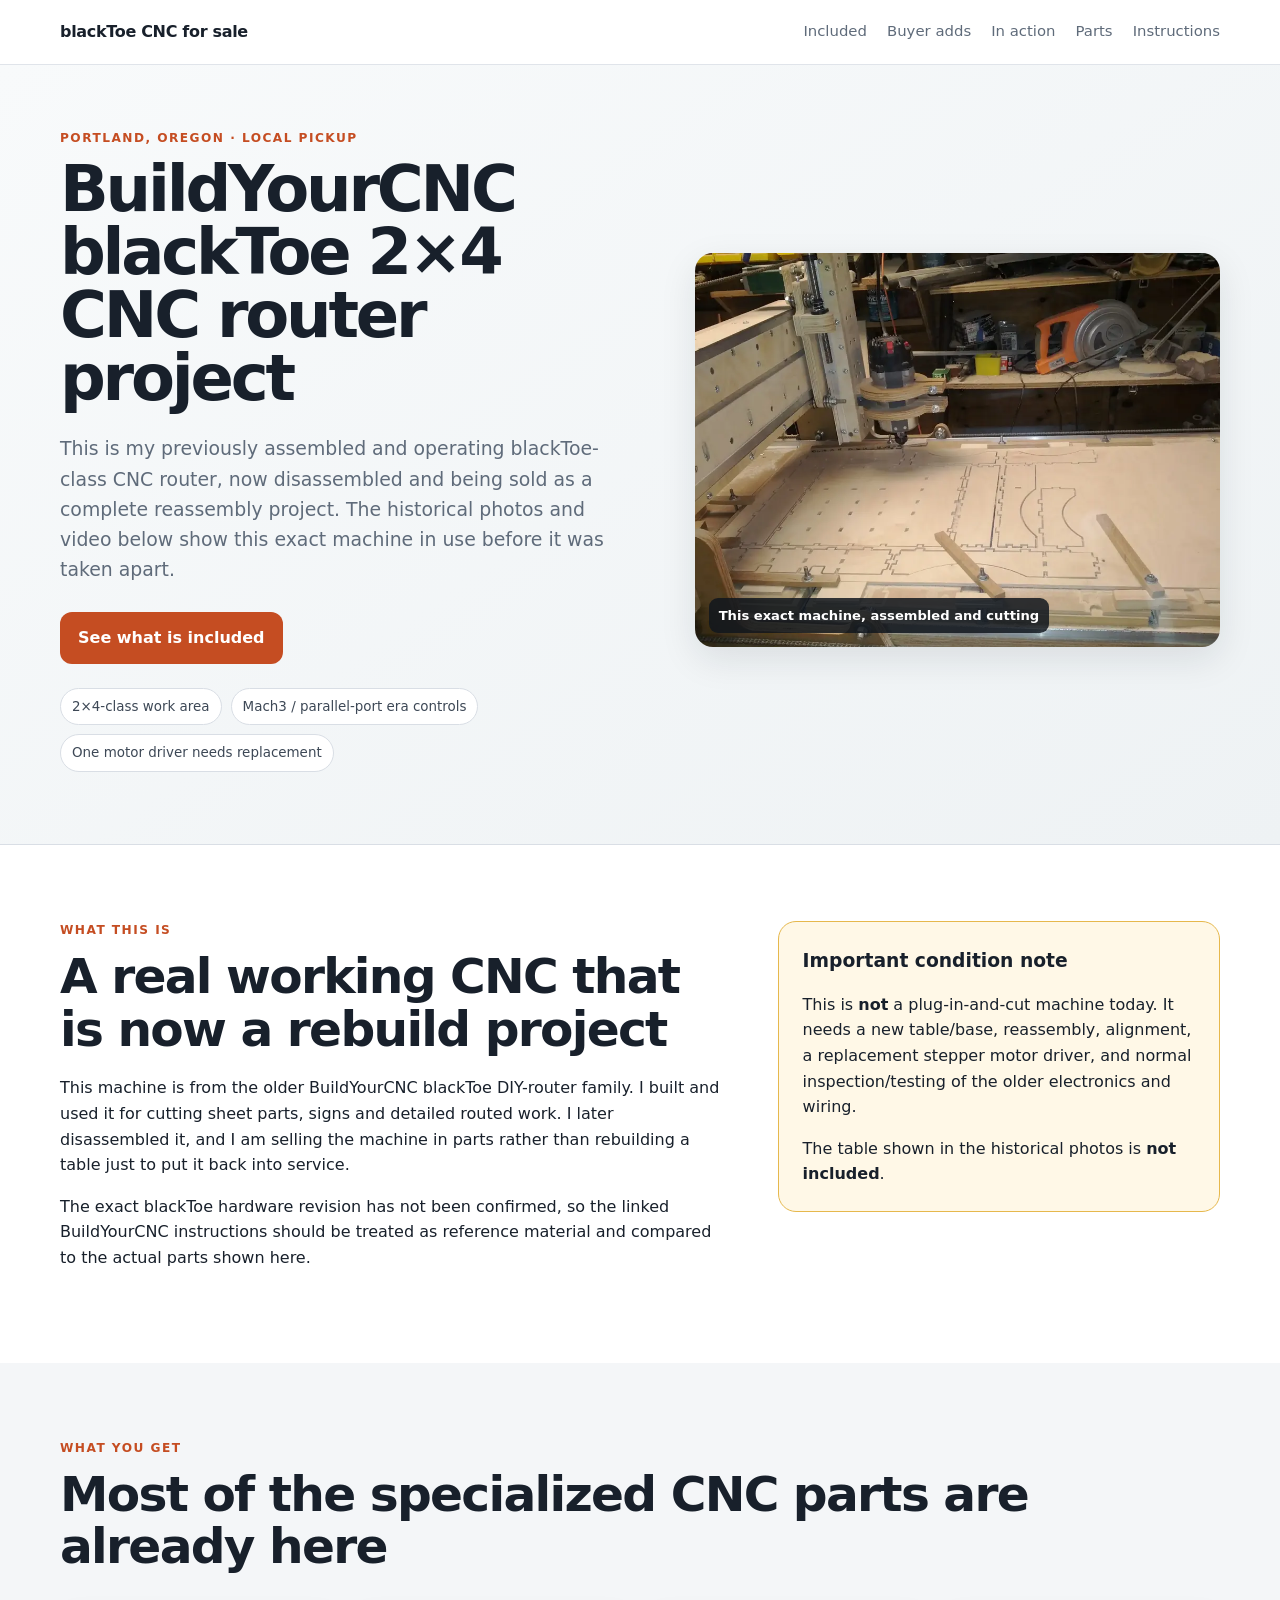
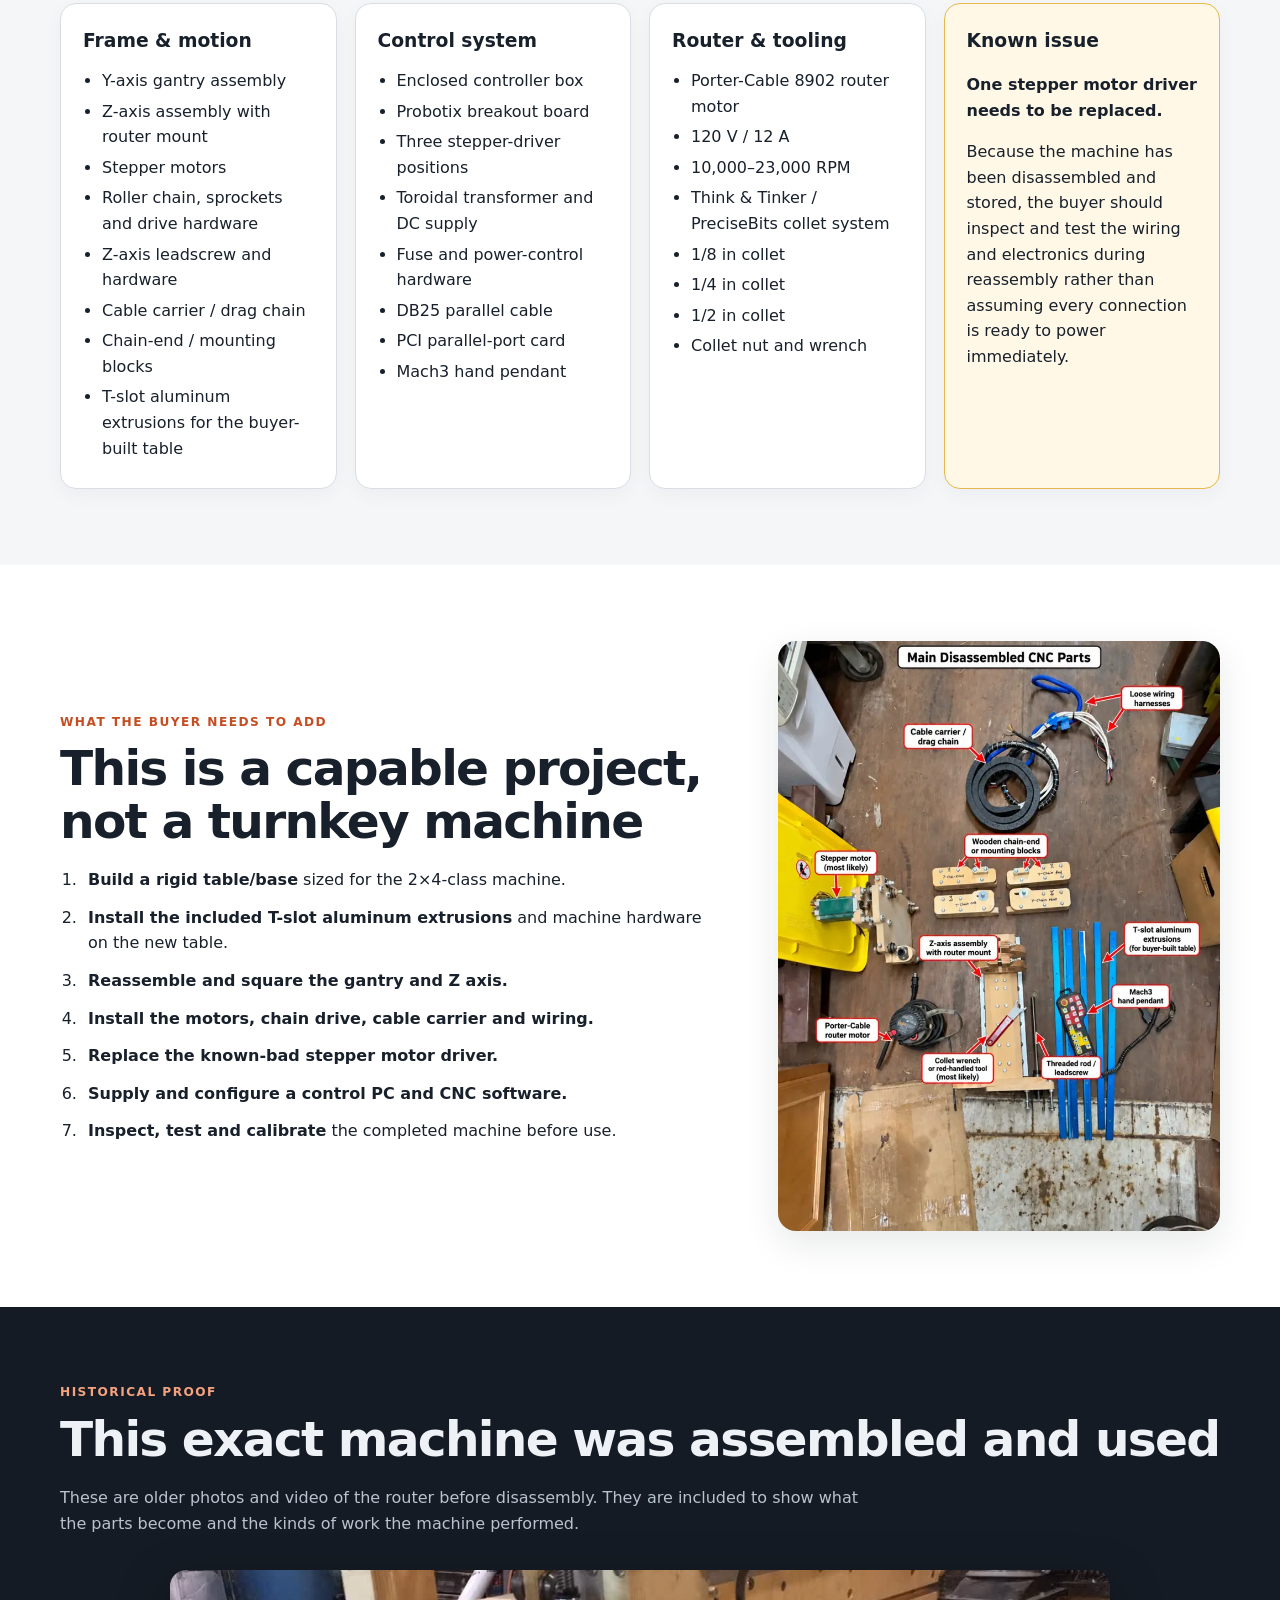
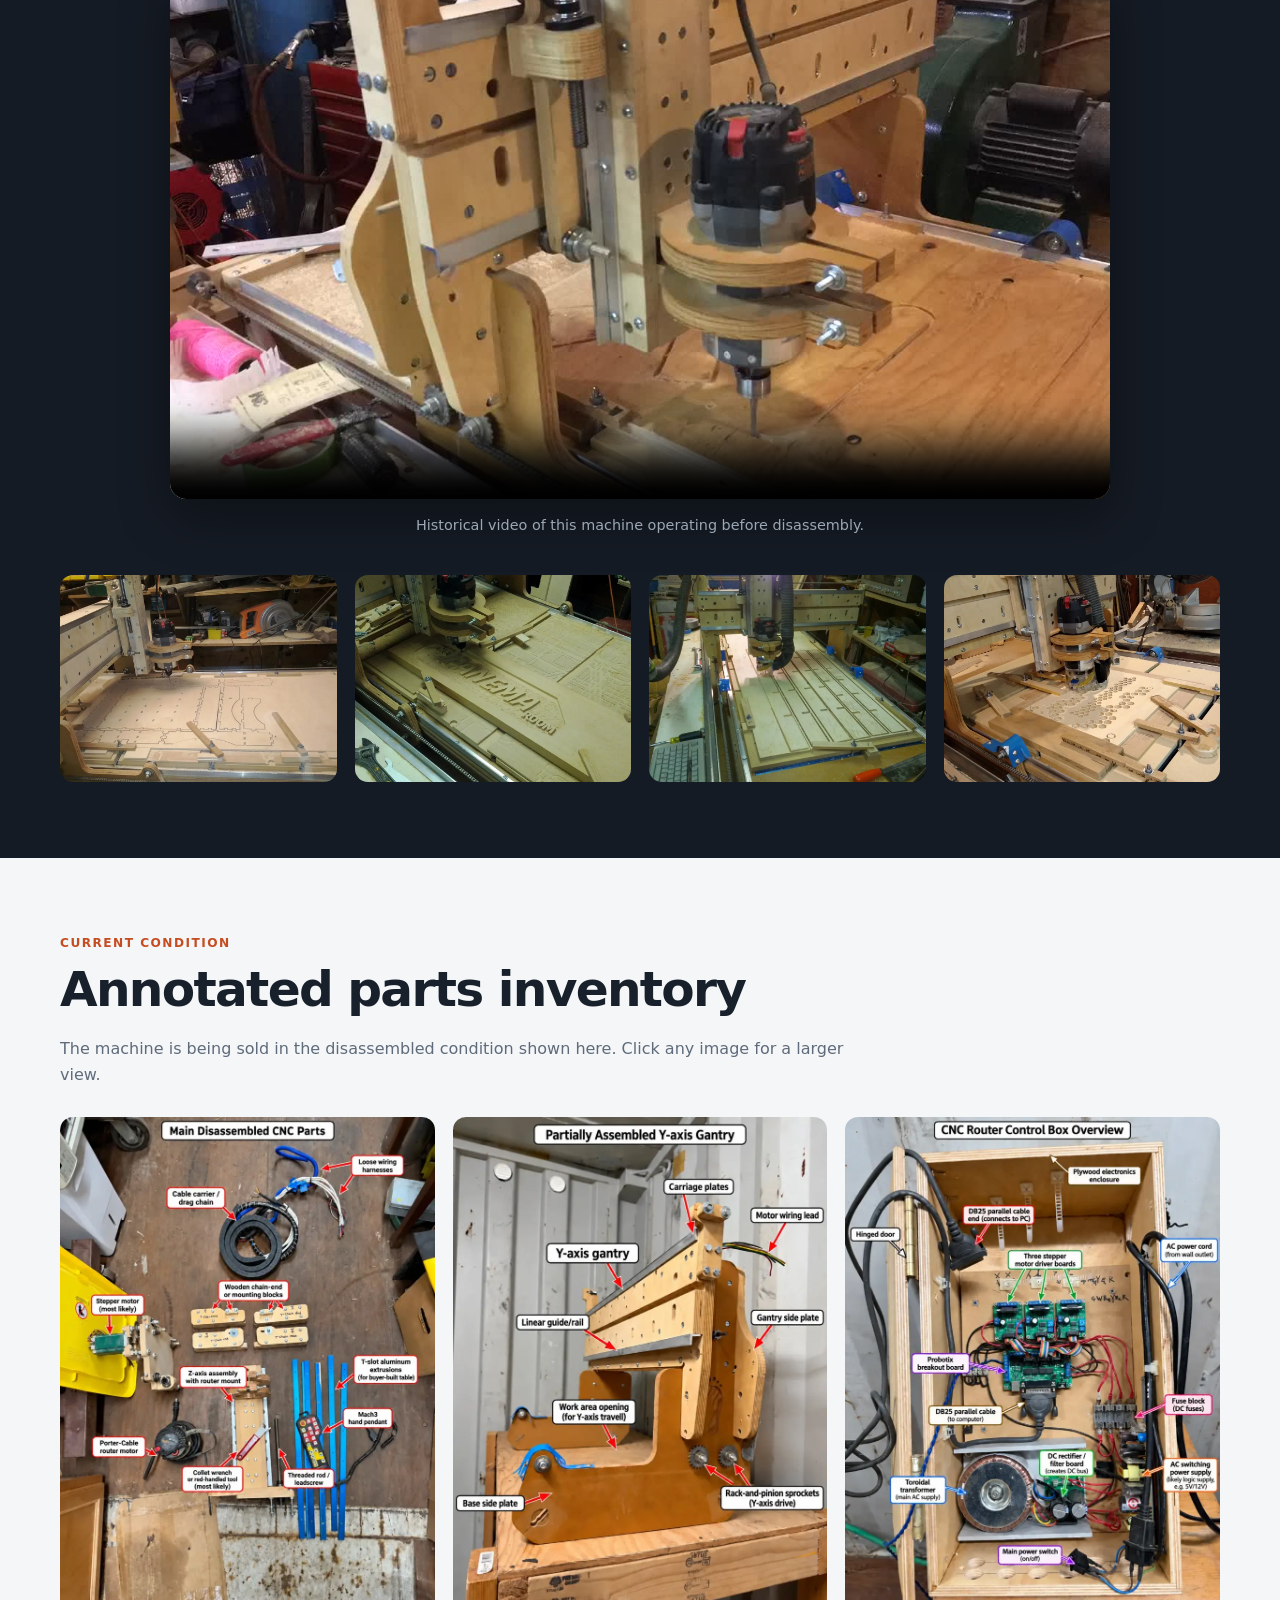
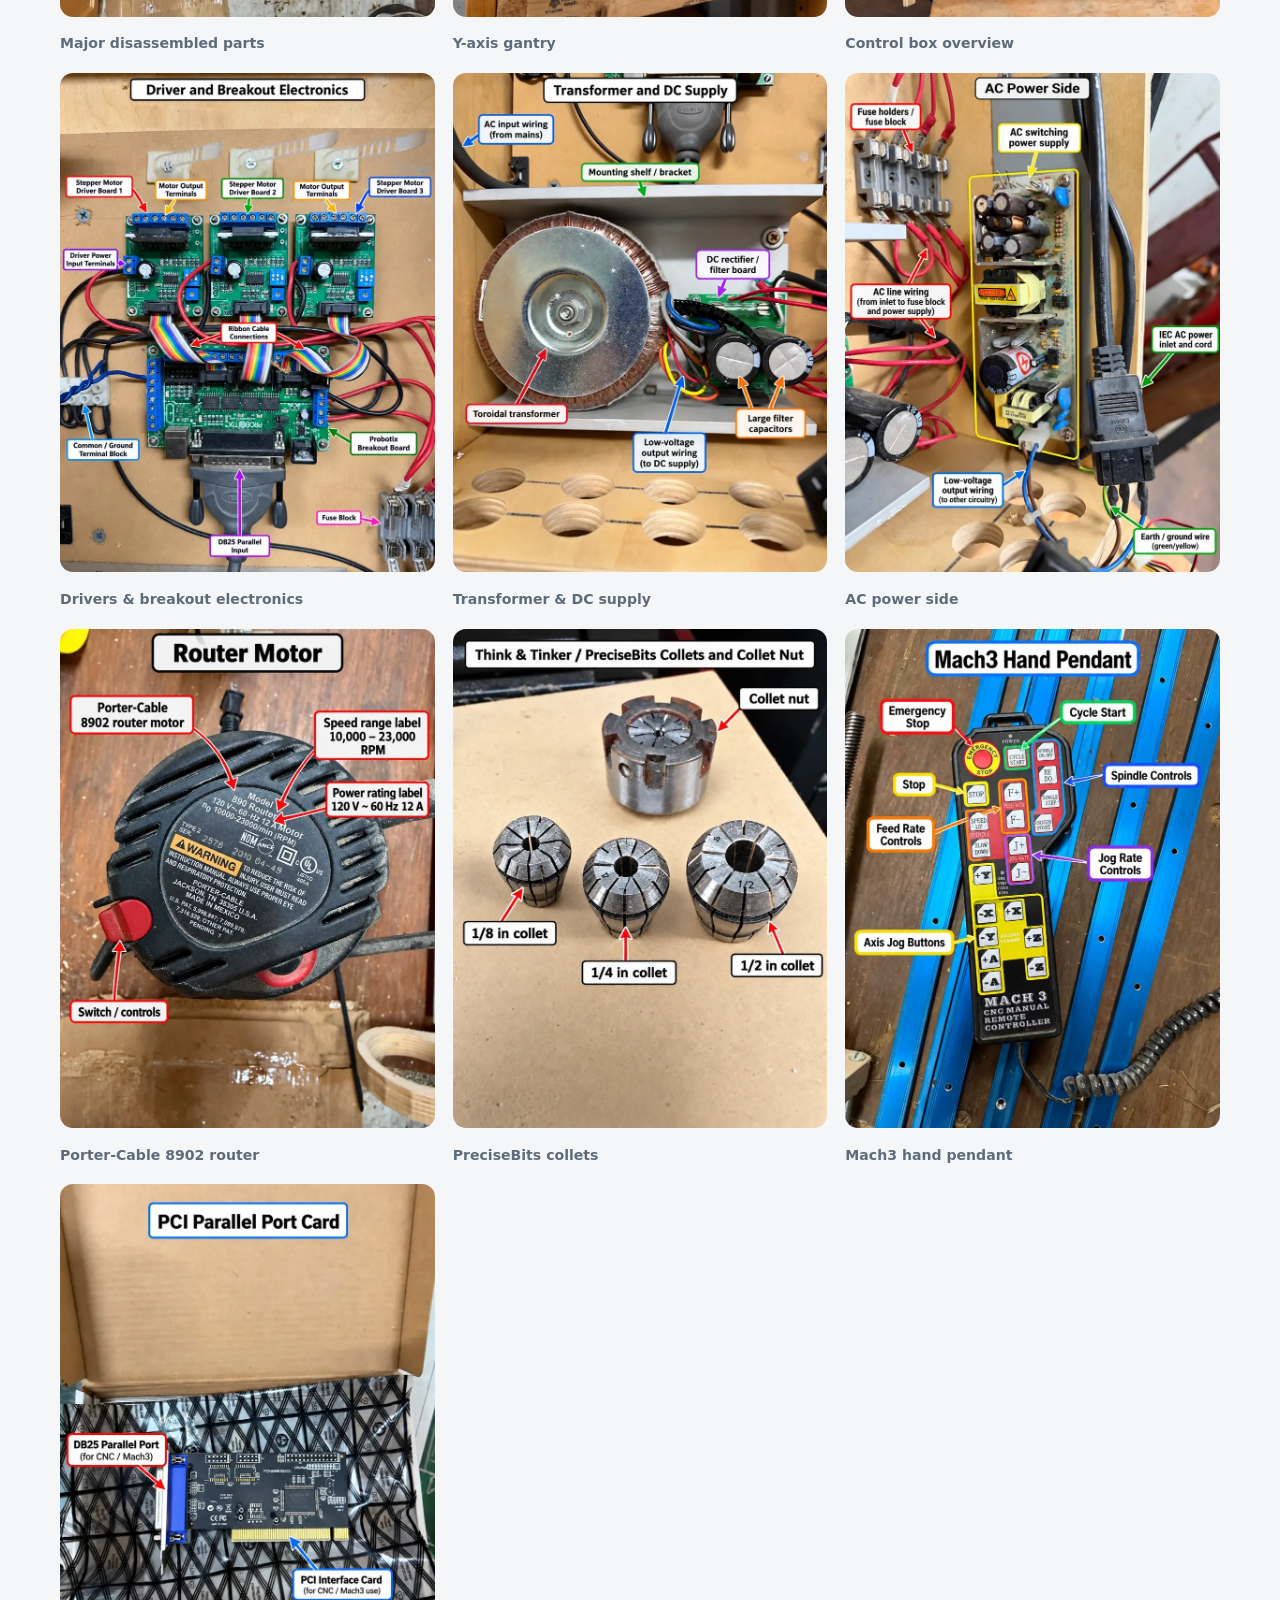
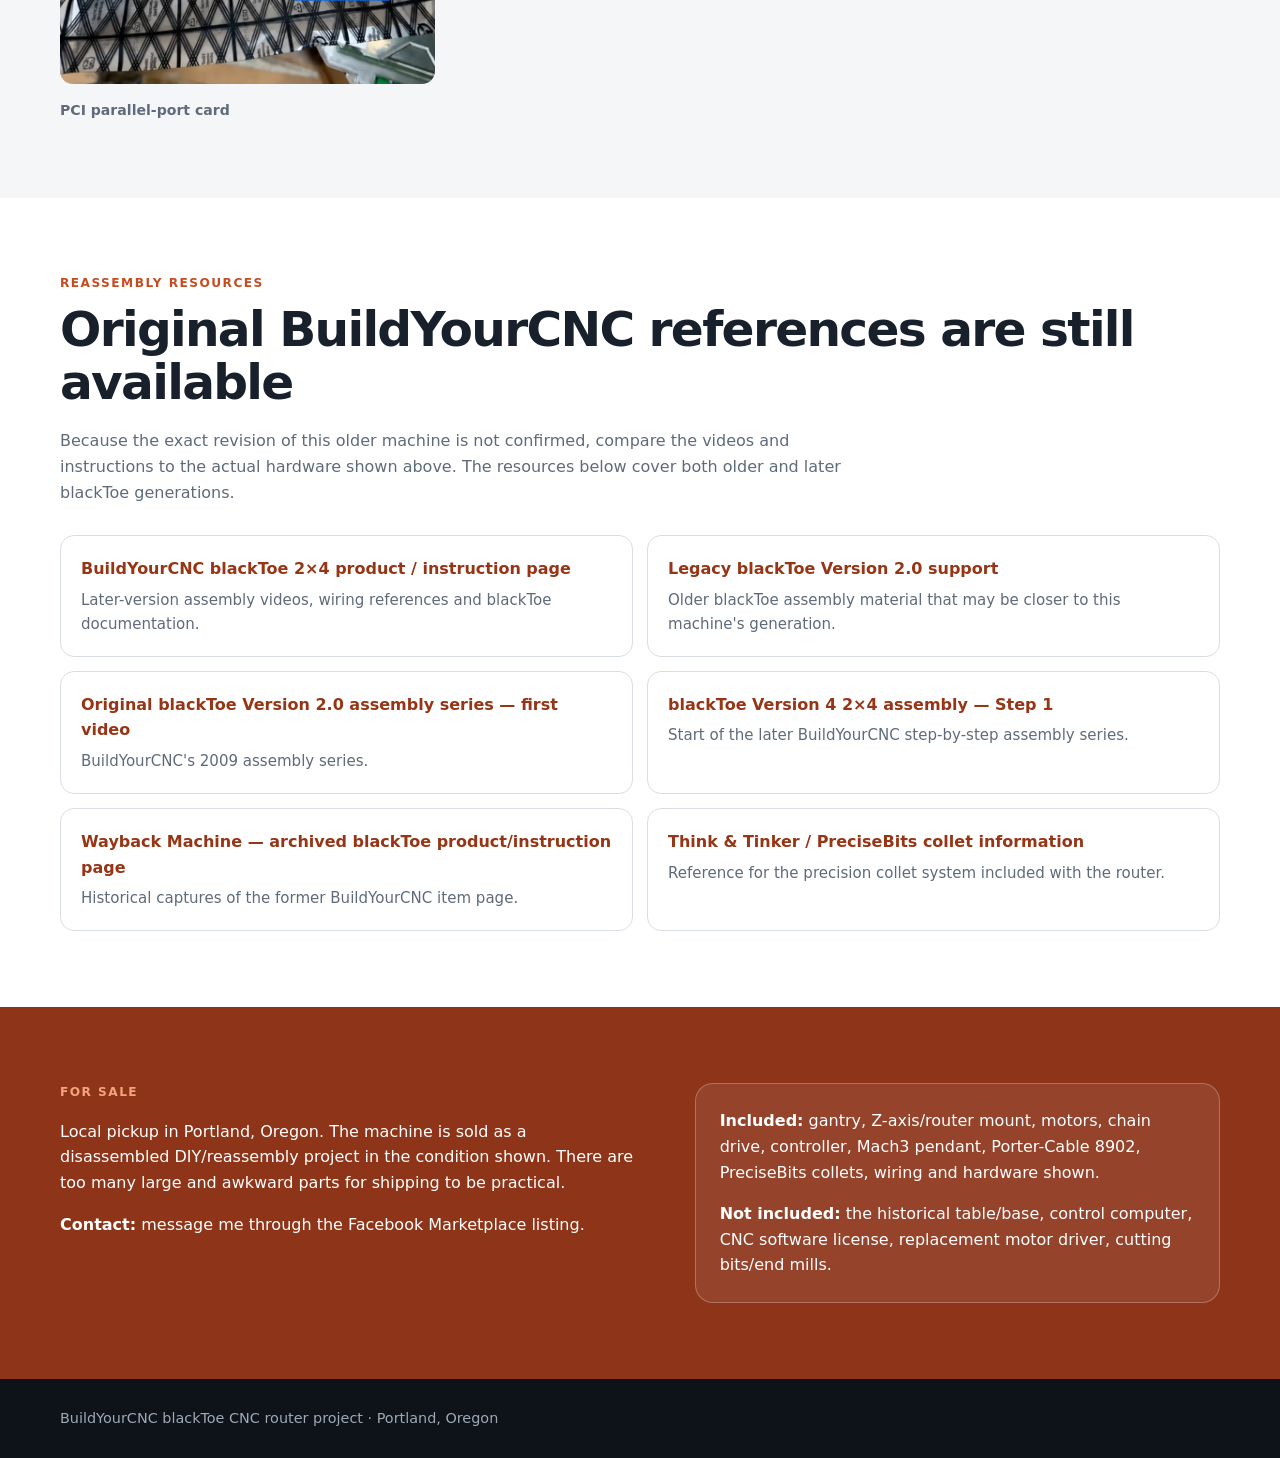
==== commit 847787e0: "remove price" ====
--- a/public/index.html
+++ b/public/index.html
@@ -3,10 +3,10 @@
 <head>
   <meta charset="utf-8">
   <meta name="viewport" content="width=device-width, initial-scale=1">
-  <title>BuildYourCNC blackToe 2x4 CNC Router Project — $500 OBO</title>
+  <title>BuildYourCNC blackToe 2x4 CNC Router Project</title>
   <meta name="description" content="BuildYourCNC blackToe 2x4-class CNC router project for sale in Portland, Oregon. Previously assembled and operating; now sold disassembled with gantry, Z-axis, controls, Porter-Cable router, tooling, motors and hardware.">
   <meta property="og:title" content="BuildYourCNC blackToe 2x4 CNC Router Project">
-  <meta property="og:description" content="Previously assembled and operating. Sold disassembled as a complete reassembly project. $500 OBO — Portland, Oregon.">
+  <meta property="og:description" content="Previously assembled and operating. Sold disassembled as a complete reassembly project. ">
   <meta property="og:type" content="website">
   <meta property="og:image" content="assets/images/working/01-cutting-sheet-parts.webp">
   <meta name="theme-color" content="#1f2937">
@@ -34,7 +34,7 @@
           <h1>BuildYourCNC blackToe 2×4 CNC router project</h1>
           <p class="lede">This is my previously assembled and operating blackToe-class CNC router, now disassembled and being sold as a complete reassembly project. The historical photos and video below show this exact machine in use before it was taken apart.</p>
           <div class="price-row">
-            <div><span class="price">$500</span> <span class="obo">OBO</span></div>
+            
             <a class="button" href="#included">See what is included</a>
           </div>
           <div class="facts">
@@ -219,7 +219,7 @@
       <div class="wrap sale-box">
         <div>
           <p class="section-kicker light">For sale</p>
-          <h2>$500 OBO</h2>
+          
           <p>Local pickup in Portland, Oregon. The machine is sold as a disassembled DIY/reassembly project in the condition shown. There are too many large and awkward parts for shipping to be practical.</p>
           <p><strong>Contact:</strong> message me through the Facebook Marketplace listing.</p>
         </div>
